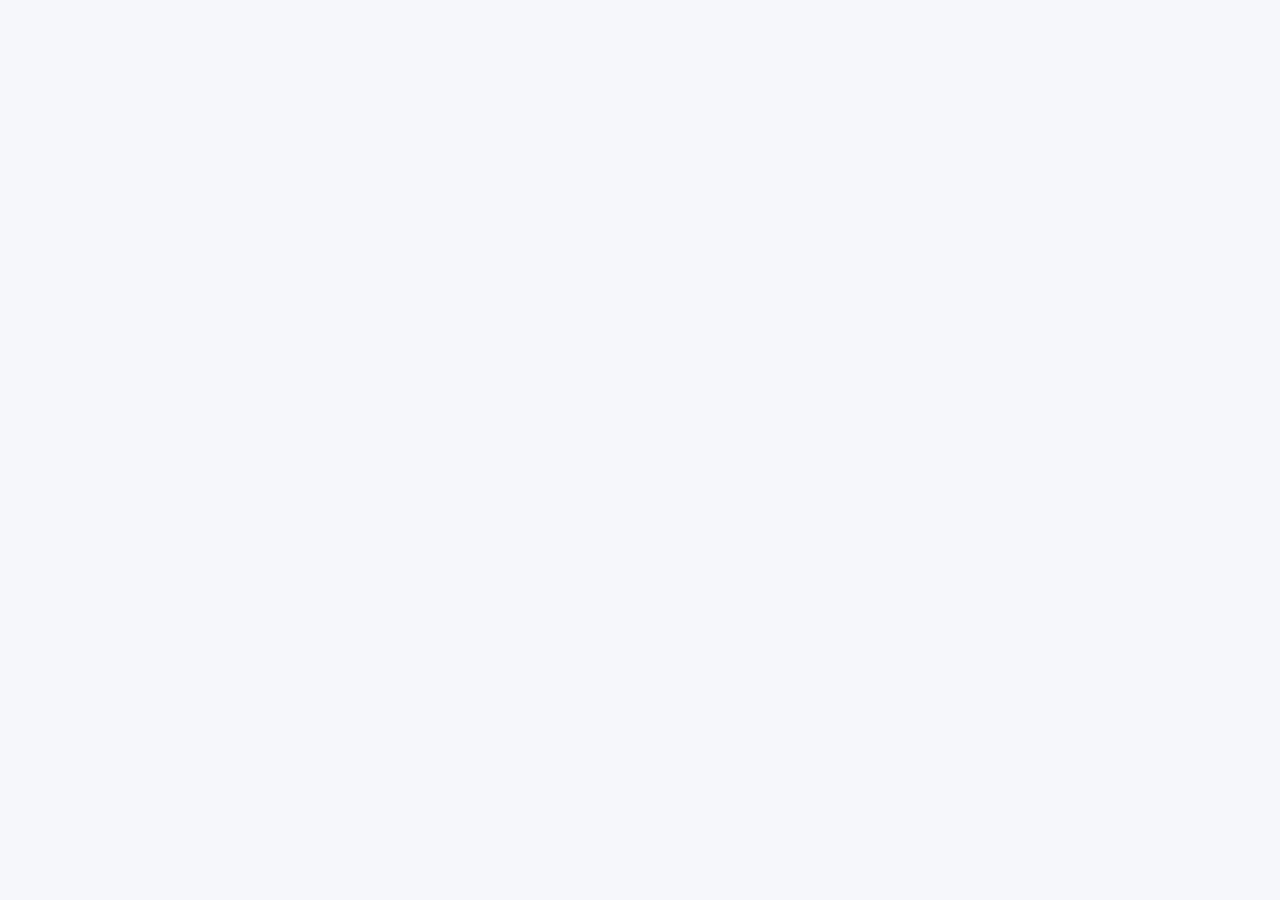
==== index.html @ 6b39ee1a "Taxonomía en fichero, generador del índice y «Más filtros» - taxonomia/taxonomia.yaml: las seis face" ====
<!DOCTYPE html>
<html lang="es">
<head>
  <meta charset="UTF-8">
  <meta name="viewport" content="width=device-width, initial-scale=1.0">
  <meta name="description" content="Catálogo de Casos de Uso y Éxito de la Unidad - Logicalis Spain. Soluciones en Cloud, Data, AI y Ciberseguridad.">
  <meta name="theme-color" content="#143CCD">
  <meta name="build-id" content="7e22b291d_1790067239">
  <meta
    http-equiv="Content-Security-Policy"
    content="default-src 'self'; script-src 'self' 'unsafe-eval' https://cdn.jsdelivr.net; style-src 'self' 'unsafe-inline' https://fonts.googleapis.com; font-src https://fonts.gstatic.com; connect-src 'self' https://huggingface.co https://*.hf.co https://cdn.jsdelivr.net; img-src 'self' data:;">
  <title>Catálogo de Casos de Éxito | Logicalis</title>

  <!-- Google Fonts: Roboto Slab (display) + Montserrat (UI/body) — Logicalis corporate type pairing -->
  <link rel="preconnect" href="https://fonts.googleapis.com">
  <link rel="preconnect" href="https://fonts.gstatic.com" crossorigin>
  <link href="https://fonts.googleapis.com/css2?family=Roboto+Slab:wght@400;500;600;700&family=Montserrat:wght@300;400;500;600;700;800&display=swap" rel="stylesheet">

  <!-- Logicalis Design System Stylesheet -->
  <link rel="stylesheet" href="styles.css?v=7e22b291d_1790067239">

  <!-- Third-party CDN Dependencies with Subresource Integrity (SRI) -->
  <script
    src="https://cdn.jsdelivr.net/npm/minisearch@7.1.1/dist/umd/index.min.js"
    integrity="sha384-NaG2onw11DFACpXdRQsBdEloX/dyoVXm8MLdKo0dHSA3SGZU8R7B5IJHI4D0ofwR"
    crossorigin="anonymous">
  </script>
  <script
    src="https://cdn.jsdelivr.net/npm/marked@12.0.2/marked.min.js"
    integrity="sha384-/TQbtLCAerC3jgaim+N78RZSDYV7ryeoBCVqTuzRrFec2akfBkHS7ACQ3PQhvMVi"
    crossorigin="anonymous">
  </script>
  <script
    src="https://cdn.jsdelivr.net/npm/dompurify@3.1.6/dist/purify.min.js"
    integrity="sha384-+VfUPEb0PdtChMwmBcBmykRMDd+v6D/oFmB3rZM/puCMDYcIvF968OimRh4KQY9a"
    crossorigin="anonymous">
  </script>

  <!-- Transformers.js v2 via ESM with SRI (ADR-0004, Issue #35, Issue #42) -->
  <link
    rel="modulepreload"
    href="https://cdn.jsdelivr.net/npm/@xenova/transformers@2.17.2/dist/transformers.min.js"
    integrity="sha384-Vcjc/igTnNpWsiZipZ+UkMn/2IRLqYYjMGBKd4hAHA+NXZE47u8DF0PpTmE4aW7U"
    crossorigin="anonymous">
  <script
    type="module"
    src="transformers-bridge.js?v=01f8084a0_1790080000"
    crossorigin="anonymous">
  </script>

  <!-- Application Logic -->
  <script src="app.js?v=7e22b291d_1790067239"></script>

  <!-- Alpine.js 3.x with defer -->
  <script
    defer
    src="https://cdn.jsdelivr.net/npm/alpinejs@3.14.8/dist/cdn.min.js"
    integrity="sha384-X9kJyAubVxnP0hcA+AMMs21U445qsnqhnUF8EBlEpP3a42Kh/JwWjlv2ZcvGfphb"
    crossorigin="anonymous">
  </script>
</head>
<body x-data="catalogApp()" x-cloak>

  <!-- WCAG 2.1 AA Accessibility: Skip to main content -->
  <a href="#main-content" class="skip-link">Saltar al contenido principal</a>

  <!-- Fixed decorative background (liquid-glass dot clusters) -->
  <div class="bgfx" aria-hidden="true">
    <span class="dfz z1"></span><span class="dfz z1b"></span>
    <span class="dfz z2"></span><span class="dfz z2b"></span>
    <span class="dfz z3"></span><span class="dfz z3b"></span>
  </div>

  <!-- Header & Brand Bar -->
  <header>
    <div class="brandbar">
      <div class="titleblock">
        <img class="brand-logo-img" src="assets/logicalis-logo-white.webp" alt="Logicalis - Architects of Change" width="140" height="26">
        <span class="tsep" aria-hidden="true"></span>
        <p x-text="t.heroEyebrow">Data &amp; AI · Logicalis Spain</p>
      </div>

      <!-- Bilingual Language Selector (AC-008, Issue #31) -->
      <nav class="langpill" aria-label="Selector de idioma">
        <button
          type="button"
          class="lang-btn"
          :class="{ 'active': currentLang === 'es' }"
          @click="switchLanguage('es')"
          :aria-pressed="currentLang === 'es'">
          ES
        </button>
        <button
          type="button"
          class="lang-btn"
          :class="{ 'active': currentLang === 'en' }"
          @click="switchLanguage('en')"
          :aria-pressed="currentLang === 'en'">
          EN
        </button>
      </nav>
    </div>
  </header>

  <!-- Main Content -->
  <main id="main-content" class="results-area">
    <div class="page-inner">

      <div class="vhead">
        <h2 class="vtitle" x-text="t.catalogTitle">Catálogo de Casos de Uso y Éxito</h2>
        <p class="vsub" x-text="t.catalogSubtitle">Explora soluciones empresariales validadas en Cloud, Data, AI y Ciberseguridad.</p>
      </div>

      <!-- Explorer: Facets Sidebar + (Search + Results), side by side from the same top edge -->
      <div class="explorer">

        <!-- Facets Sidebar: Declarative & Data-Driven (AC-007, Issue #30) -->
        <aside
          class="facets"
          :class="{ 'is-open-mobile': mobileDrawerOpen }"
          role="region"
          aria-label="Filtros de catálogo">

          <div class="facets-header">
            <h2 class="facets-title">
              <svg width="16" height="16" viewBox="0 0 24 24" fill="none" stroke="currentColor" stroke-width="2" aria-hidden="true">
                <polygon points="22 3 2 3 10 12.46 10 19 14 21 14 12.46 22 3"></polygon>
              </svg>
              <span x-text="t.filtersTitle">Filtros</span>
            </h2>

            <div style="display: flex; align-items: center; gap: 0.5rem;">
              <button
                type="button"
                class="btn-clear-filters"
                x-show="totalActiveFiltersCount > 0 || searchQuery.length > 0"
                @click="clearAllFilters()"
                x-text="t.clearAllFilters">
                Limpiar todo
              </button>

              <button
                type="button"
                class="mobile-close-btn"
                @click="mobileDrawerOpen = false"
                aria-label="Cerrar filtros">
                &times;
              </button>
            </div>
          </div>

          <!-- Dynamic Facet Groups: 100% Data-Driven from catalogData.facets (AC-007).
               Two groups from taxonomia/taxonomia.yaml: «principal» always visible, «mas» folded
               under "Más filtros". Facets with no option in use are not rendered. -->
          <template x-for="facet in visibleFacets('principal')" :key="facet.key">
            <details class="fgroup">
              <summary class="facet-heading">
                <span x-text="facet.label"></span>
                <span
                  class="facet-active-count"
                  x-show="(activeFilters[facet.key] || []).length > 0"
                  x-text="(activeFilters[facet.key] || []).length"></span>
                <svg class="chev" width="14" height="14" viewBox="0 0 24 24" fill="none" stroke="currentColor" stroke-width="2" aria-hidden="true">
                  <polyline points="6 9 12 15 18 9"></polyline>
                </svg>
              </summary>
              <input
                type="search"
                class="facet-search-input"
                x-show="facetSearchable(facet)"
                x-model="facetSearch[facet.key]"
                :placeholder="t.facetSearch"
                :aria-label="t.facetSearch + ' ' + facet.label">
              <ul class="facet-options-list">
                <template x-for="option in visibleFacetOptions(facet)" :key="option.id">
                  <li>
                    <label class="facet-option-label">
                      <input
                        :type="facet.type === 'single_select' ? 'radio' : 'checkbox'"
                        :name="facet.type === 'single_select' ? 'facet-' + facet.key : null"
                        class="facet-checkbox"
                        :checked="isFilterActive(facet.key, option.id)"
                        @change="toggleFilter(facet, option.id)">
                      <span class="facet-option-text" x-text="option.label"></span>
                      <span class="facet-option-count" x-text="facetCount(facet, option)"></span>
                    </label>
                  </li>
                </template>
              </ul>
              <button
                type="button"
                class="facet-toggle-more"
                x-show="facetHasMore(facet)"
                @click="toggleFacetExpanded(facet.key)"
                x-text="expandedFacets[facet.key] ? t.showLess : t.showMore + ' (' + facetHiddenCount(facet) + ')'">
              </button>
            </details>
          </template>
          <details class="fgroup fgroup-more" x-show="visibleFacets('mas').length > 0" :open="moreFiltersOpen">
            <summary class="facet-heading">
              <span x-text="t.moreFilters">Más filtros</span>
              <span class="facet-active-count" x-show="activeCountIn('mas') > 0" x-text="activeCountIn('mas')"></span>
              <svg class="chev" width="14" height="14" viewBox="0 0 24 24" fill="none" stroke="currentColor" stroke-width="2" aria-hidden="true">
                <polyline points="6 9 12 15 18 9"></polyline>
              </svg>
            </summary>
            <template x-for="facet in visibleFacets('mas')" :key="facet.key">
            <details class="fgroup">
              <summary class="facet-heading">
                <span x-text="facet.label"></span>
                <span
                  class="facet-active-count"
                  x-show="(activeFilters[facet.key] || []).length > 0"
                  x-text="(activeFilters[facet.key] || []).length"></span>
                <svg class="chev" width="14" height="14" viewBox="0 0 24 24" fill="none" stroke="currentColor" stroke-width="2" aria-hidden="true">
                  <polyline points="6 9 12 15 18 9"></polyline>
                </svg>
              </summary>
              <input
                type="search"
                class="facet-search-input"
                x-show="facetSearchable(facet)"
                x-model="facetSearch[facet.key]"
                :placeholder="t.facetSearch"
                :aria-label="t.facetSearch + ' ' + facet.label">
              <ul class="facet-options-list">
                <template x-for="option in visibleFacetOptions(facet)" :key="option.id">
                  <li>
                    <label class="facet-option-label">
                      <input
                        :type="facet.type === 'single_select' ? 'radio' : 'checkbox'"
                        :name="facet.type === 'single_select' ? 'facet-' + facet.key : null"
                        class="facet-checkbox"
                        :checked="isFilterActive(facet.key, option.id)"
                        @change="toggleFilter(facet, option.id)">
                      <span class="facet-option-text" x-text="option.label"></span>
                      <span class="facet-option-count" x-text="facetCount(facet, option)"></span>
                    </label>
                  </li>
                </template>
              </ul>
              <button
                type="button"
                class="facet-toggle-more"
                x-show="facetHasMore(facet)"
                @click="toggleFacetExpanded(facet.key)"
                x-text="expandedFacets[facet.key] ? t.showLess : t.showMore + ' (' + facetHiddenCount(facet) + ')'">
              </button>
            </details>
            </template>
          </details>
        </aside>

        <!-- Results: search + controls sit right above the cards, in the same column -->
        <div>
          <!-- MiniSearch Full-Text Search Input (Issue #29) + Search Mode Controls & Semantic Model Status (Epic 7, Issues #35, #37, #38) -->
          <div class="searchbar">
            <label class="searchwrap">
              <svg class="lupa" viewBox="0 0 24 24" fill="none" stroke="currentColor" stroke-width="2" aria-hidden="true">
                <circle cx="11" cy="11" r="8"></circle>
                <line x1="21" y1="21" x2="16.65" y2="16.65"></line>
              </svg>
              <input
                type="search"
                class="search"
                :placeholder="t.searchPlaceholder"
                x-model="searchQuery"
                aria-label="Buscar casos de éxito">
            </label>
            <button
              type="button"
              class="search-clear-btn"
              x-show="searchQuery.length > 0"
              @click="searchQuery = ''"
              :title="t.clearSearch"
              aria-label="Limpiar búsqueda">
              <svg width="16" height="16" viewBox="0 0 24 24" fill="none" stroke="currentColor" stroke-width="2">
                <line x1="18" y1="6" x2="6" y2="18"></line>
                <line x1="6" y1="6" x2="18" y2="18"></line>
              </svg>
            </button>

            <div class="search-mode-switcher" role="group" aria-label="Modo de búsqueda">
              <button
                type="button"
                class="search-mode-btn"
                :class="{ 'active': searchMode === 'hybrid' }"
                @click="setSearchMode('hybrid')"
                :aria-pressed="searchMode === 'hybrid'">
                <span x-text="t.searchModeHybrid">Híbrido (Recomendado)</span>
              </button>
              <button
                type="button"
                class="search-mode-btn"
                :class="{ 'active': searchMode === 'semantic' }"
                @click="setSearchMode('semantic')"
                :disabled="modelStatus !== 'ready'"
                :title="modelStatus !== 'ready' ? t.modelNotReadyTooltip : t.searchModeSemantic"
                :aria-pressed="searchMode === 'semantic'">
                <span x-text="t.searchModeSemantic">Semántica</span>
              </button>
              <button
                type="button"
                class="search-mode-btn"
                :class="{ 'active': searchMode === 'lexical' }"
                @click="setSearchMode('lexical')"
                :aria-pressed="searchMode === 'lexical'">
                <span x-text="t.searchModeLexical">Texto exacto</span>
              </button>
            </div>

            <!-- Semantic Model Status Indicator / Fallback Notice (Issue #35, #38) -->
            <div
              class="model-status-pill"
              :class="'status-' + modelStatus"
              role="status"
              aria-live="polite">
              <template x-if="modelStatus === 'loading'">
                <span style="display: inline-flex; align-items: center; gap: 0.35rem;">
                  <span class="mini-spinner"></span>
                  <span x-text="t.modelStatusLoading + (modelLoadProgress > 0 ? ' ' + modelLoadProgress + '%' : '')">Cargando modelo semántico local...</span>
                </span>
              </template>
              <template x-if="modelStatus === 'ready'">
                <span style="display: inline-flex; align-items: center; gap: 0.35rem;">
                  <span class="status-dot dot-ready"></span>
                  <span x-text="t.modelStatusReady">Búsqueda semántica activa (WASM local)</span>
                </span>
              </template>
              <template x-if="modelStatus === 'error'">
                <span style="display: inline-flex; align-items: center; gap: 0.35rem;">
                  <span class="status-dot dot-error"></span>
                  <span x-text="fallbackNotice || t.modelStatusError">Búsqueda semántica no disponible en este navegador; usando búsqueda léxica</span>
                </span>
              </template>
            </div>

            <!-- Semantic relevance threshold: user-adjustable, since a fixed cosine
                 cutoff doesn't fit every embedding model/dataset (see app.js semanticThreshold) -->
            <div
              class="threshold-control"
              x-show="modelStatus === 'ready' && searchMode !== 'lexical'"
              :title="t.semanticThresholdTooltip">
              <label :for="'semantic-threshold'" x-text="t.semanticThresholdLabel">Relevancia mínima</label>
              <input
                id="semantic-threshold"
                type="range"
                min="0.3"
                max="0.95"
                step="0.01"
                x-model.number="semanticThreshold">
              <span class="threshold-value" x-text="semanticThreshold.toFixed(2)">0.75</span>
            </div>
          </div>

          <!-- Active Filter Chips Bar -->
          <div class="chips" x-show="activeFilterChips.length > 0">
            <template x-for="chip in activeFilterChips" :key="chip.facetKey + '-' + chip.optionId">
              <span class="fchip">
                <span x-text="chip.optionLabel"></span>
                <button
                  type="button"
                  class="x"
                  @click="toggleFilter(chip.facetKey, chip.optionId)"
                  :aria-label="'Quitar filtro ' + chip.optionLabel">
                  &times;
                </button>
              </span>
            </template>
          </div>

          <button
            type="button"
            class="btn-mobile-filters"
            @click="mobileDrawerOpen = true">
            <svg width="16" height="16" viewBox="0 0 24 24" fill="none" stroke="currentColor" stroke-width="2">
              <polygon points="22 3 2 3 10 12.46 10 19 14 21 14 12.46 22 3"></polygon>
            </svg>
            <span x-text="t.filtersTitle">Filtros</span>
            <span x-show="totalActiveFiltersCount > 0" x-text="'(' + totalActiveFiltersCount + ')'"></span>
          </button>

          <div class="resline" aria-live="polite">
            <span x-text="t.showingResults">Mostrando</span>
            <strong x-text="filteredCases.length">0</strong>
            <span x-text="t.ofCases">de</span>
            <strong x-text="catalogData.cases ? catalogData.cases.length : 0">0</strong>
            <span x-text="t.casesCount">casos</span>
          </div>

          <!-- Loading Skeleton State (aria-live="polite", Issue #28) -->
          <div class="cards" x-show="loading" aria-live="polite" :aria-label="t.loadingCatalog">
            <template x-for="i in [1, 2, 3, 4]" :key="i">
              <div class="skeleton-card">
                <div class="skeleton-shimmer skeleton-badge"></div>
                <div class="skeleton-shimmer skeleton-title"></div>
                <div class="skeleton-shimmer skeleton-client"></div>
                <div class="skeleton-shimmer skeleton-p1"></div>
                <div class="skeleton-shimmer skeleton-p2"></div>
                <div class="skeleton-shimmer skeleton-tags"></div>
              </div>
            </template>
          </div>

          <!-- Error State -->
          <div class="block empty-state" x-show="error && !loading">
            <svg class="empty-state-icon" viewBox="0 0 24 24" fill="none" stroke="currentColor" stroke-width="2">
              <circle cx="12" cy="12" r="10"></circle>
              <line x1="12" y1="8" x2="12" y2="12"></line>
              <line x1="12" y1="16" x2="12.01" y2="16"></line>
            </svg>
            <h3 class="empty-state-title" x-text="t.errorLoading">Error al cargar</h3>
            <p class="empty-state-desc" x-text="error"></p>
            <button type="button" class="card-btn-view" style="margin: 0 auto;" @click="loadCatalog(currentLang)">Reintentar</button>
          </div>

          <!-- Empty State (No cases found) -->
          <div class="block empty-state" x-show="!loading && !error && filteredCases.length === 0">
            <svg class="empty-state-icon" viewBox="0 0 24 24" fill="none" stroke="currentColor" stroke-width="1.5">
              <circle cx="11" cy="11" r="8"></circle>
              <line x1="21" y1="21" x2="16.65" y2="16.65"></line>
              <line x1="8" y1="11" x2="14" y2="11"></line>
            </svg>
            <h3 class="empty-state-title" x-text="t.noResultsTitle">No se encontraron casos</h3>
            <p class="empty-state-desc" x-text="t.noResultsDesc">Prueba a cambiar los términos de búsqueda o a relajar los filtros aplicados.</p>
            <button
              type="button"
              class="card-btn-view"
              style="margin: 0 auto;"
              @click="clearAllFilters()"
              x-text="t.btnResetFilters">
              Restablecer filtros
            </button>
          </div>

          <!-- Case Cards Grid (Issues #28, #29, #30) -->
          <div class="cards" x-show="!loading && !error && filteredCases.length > 0">
            <template x-for="item in filteredCases" :key="item.id">
              <article class="ccard" @click="openCase(item)">
                <div class="ctop">
                  <span class="tag sector" x-text="item.sector_label || item.sector"></span>
                  <span class="cyear" x-text="item.anio"></span>
                  <span class="cbanda" x-text="item.importe_label"></span>
                  <span
                    class="badge-relevance"
                    x-show="searchQuery && item._relevanceScore !== undefined"
                    x-text="Math.round(item._relevanceScore * 100) + '% match'">
                  </span>
                </div>

                <h3 x-text="item.title"></h3>

                <div class="card-client-row">
                  <svg class="card-client-icon" viewBox="0 0 24 24" fill="none" stroke="currentColor" stroke-width="2" aria-hidden="true">
                    <rect x="2" y="7" width="20" height="14" rx="2" ry="2"></rect>
                    <path d="M16 21V5a2 2 0 0 0-2-2h-4a2 2 0 0 0-2 2v16"></path>
                  </svg>
                  <span x-text="item.cliente_display"></span>
                </div>

                <p class="cres" x-text="item.briefing"></p>

                <div
                  class="ctec"
                  x-data="{ allTags: [...(item.tecnologia || []), ...(item.tags || []).filter(t => !(item.tecnologia || []).includes(t))] }">
                  <template x-for="tag in allTags.slice(0, 10)" :key="tag">
                    <span :title="tag" x-text="tag"></span>
                  </template>
                  <span
                    class="masn"
                    x-show="allTags.length > 10"
                    x-text="'+' + (allTags.length - 10)"></span>
                </div>

                <div class="cfoot">
                  <span class="cli" x-text="item.cliente_display"></span>
                  <span x-show="item.sector_label || item.sector">·</span>
                  <span x-text="item.sector_label || item.sector"></span>
                  <span style="margin-left: auto;" x-text="item.partner && item.partner.length ? ('Partner: ' + item.partner.join(', ')) : ''"></span>
                  <button
                    type="button"
                    class="card-btn-view"
                    @click.stop="openCase(item)">
                    <span x-text="t.viewCaseBtn">Ver detalles</span>
                    <svg width="14" height="14" viewBox="0 0 24 24" fill="none" stroke="currentColor" stroke-width="2">
                      <polyline points="9 18 15 12 9 6"></polyline>
                    </svg>
                  </button>
                </div>

              </article>
            </template>
          </div>
        </div>
      </div>
    </div>
  </main>

  <footer>
    <div class="finn">
      <span>Logicalis Spain &middot; <b>Data &amp; AI</b> &middot; Catálogo de Casos de Uso y Éxito</span>
      <img src="assets/logicalis-logo-white.webp" alt="" aria-hidden="true" style="filter: invert(1) brightness(0.4);">
    </div>
  </footer>

  <!-- Modal / Ficha de Detalle (Epic 6, Issues #32, #33) -->
  <div
    id="case-modal"
    class="modal-backdrop"
    x-show="modalOpen"
    x-transition:enter="transition-enter"
    x-transition:enter-start="opacity-0"
    x-transition:enter-end="opacity-100"
    x-transition:leave="transition-leave"
    x-transition:leave-start="opacity-100"
    x-transition:leave-end="opacity-0"
    role="dialog"
    aria-modal="true"
    aria-labelledby="modal-case-title"
    @click.self="closeModal()"
    @keydown.tab="handleModalFocusTrap($event)"
    style="display: none;">

    <div
      class="fichawrap"
      x-show="modalOpen"
      x-transition:enter="transition-enter"
      x-transition:enter-start="transform-scale-down"
      x-transition:enter-end="transform-scale-normal"
      x-transition:leave="transition-leave"
      x-transition:leave-start="transform-scale-normal"
      x-transition:leave-end="transform-scale-down">

      <div class="fcab">
        <span class="tag sector" x-show="selectedCase" x-text="selectedCase ? (selectedCase.sector_label || selectedCase.sector) : ''"></span>
        <span class="fanio" x-show="selectedCase" x-text="selectedCase ? selectedCase.anio : ''"></span>
        <span class="fbanda" x-show="selectedCase" x-text="selectedCase ? selectedCase.importe_label : ''"></span>
        <button
          type="button"
          class="fx"
          id="modal-close-button"
          @click="closeModal()"
          :aria-label="t.close"
          :title="t.close">
          &times;
        </button>
      </div>

      <div class="fhead">
        <div class="feye" x-show="selectedCase" x-text="selectedCase ? (selectedCase.tipo_proyecto || '') : ''"></div>
        <h1 id="modal-case-title" x-text="selectedCase ? selectedCase.title : ''"></h1>
        <div
          class="modal-tags-row"
          x-data="{ get allTags() { return selectedCase ? [...(selectedCase.tecnologia || []), ...(selectedCase.tags || []).filter(t => !(selectedCase.tecnologia || []).includes(t))] : []; } }"
          x-show="allTags.length > 0">
          <template x-for="tag in allTags" :key="tag">
            <span class="tag" :title="tag" x-text="tag"></span>
          </template>
        </div>
      </div>

      <!-- Loading state inside modal with aria-live="polite" (Issue #33) -->
      <div class="modal-loading" x-show="modalLoading" aria-live="polite">
        <div class="modal-spinner"></div>
        <p x-text="t.loadingCaseDetails">Cargando ficha del caso...</p>
      </div>

      <div class="fcuerpo" x-show="!modalLoading">
        <div class="fmain">

          <!-- Bloque 1 · Contexto (dato real: fichas/*.md, sección "Contexto y Desafío") -->
          <section class="block">
            <div class="bh"><span class="bn"></span><h3 x-text="t.fichaBlock1"></h3></div>
            <div class="markdown-body" x-html="modalSections[0] ? modalSections[0].bodyHtml : ''"></div>
          </section>

          <!-- Bloque 2 · Cómo se lo cuentas al cliente (nuevo modelo v2: titulo_comercial / pain.*) -->
          <section class="block dolor">
            <div class="bh"><span class="bn"></span><h3 x-text="t.fichaBlock2"></h3></div>

            <template x-if="selectedCase?.titulo_comercial">
              <p class="ftit" x-text="selectedCase.titulo_comercial"></p>
            </template>
            <template x-if="!selectedCase?.titulo_comercial">
              <div class="falta"><b x-text="t.noDataTitle"></b><span x-text="t.missingCommercialTitle"></span></div>
            </template>

            <div class="subh" x-text="t.fichaPainLabel"></div>
            <template x-if="selectedCase?.pain?.frase">
              <blockquote class="painquote" x-text="'“' + selectedCase.pain.frase + '”'"></blockquote>
            </template>
            <template x-if="!selectedCase?.pain?.frase">
              <div class="falta"><b x-text="t.noDataTitle"></b><span x-text="t.missingPainQuote"></span></div>
            </template>

            <template x-if="selectedCase?.pain?.disparadores?.length">
              <div>
                <div class="subh" x-text="t.fichaTriggersLabel"></div>
                <div class="chiprow">
                  <template x-for="d in selectedCase.pain.disparadores" :key="d">
                    <span class="chipd" x-text="d"></span>
                  </template>
                </div>
              </div>
            </template>

            <template x-if="selectedCase?.pain?.coste_inaccion">
              <div>
                <div class="subh" x-text="t.fichaCostLabel"></div>
                <p class="ptext" x-text="selectedCase.pain.coste_inaccion"></p>
              </div>
            </template>
          </section>

          <!-- Bloque 3 · Solución (dato real: fichas/*.md, sección "Solución Técnica" + estrategia.porque nuevo) -->
          <section class="block">
            <div class="bh"><span class="bn"></span><h3 x-text="t.fichaBlock3"></h3></div>
            <div class="markdown-body" x-html="modalSections[1] ? modalSections[1].bodyHtml : ''"></div>

            <div class="subh" x-text="t.fichaWhyTechLabel"></div>
            <template x-if="selectedCase?.estrategia?.porque">
              <p class="ptext" x-text="selectedCase.estrategia.porque"></p>
            </template>
            <template x-if="!selectedCase?.estrategia?.porque">
              <div class="falta"><b x-text="t.noDataTitle"></b><span x-text="t.missingWhyTech"></span></div>
            </template>
          </section>

          <!-- Bloque 4 · Resultados (dato real: fichas/*.md, sección "Impacto y Resultados" + metricas nuevo) -->
          <section class="block">
            <div class="bh"><span class="bn"></span><h3 x-text="t.fichaBlock4"></h3></div>

            <template x-if="selectedCase?.resultado?.metricas?.length">
              <div class="metrics">
                <template x-for="m in selectedCase.resultado.metricas" :key="m.etiqueta">
                  <div class="metric">
                    <div class="mnum" x-text="m.valor"></div>
                    <div class="mlbl" x-text="m.etiqueta"></div>
                  </div>
                </template>
              </div>
            </template>

            <div class="markdown-body" x-html="modalSections[2] ? modalSections[2].bodyHtml : ''"></div>
          </section>

          <!-- Bloque 5 · Kit de conversación comercial (nuevo modelo v2: kit.*) -->
          <section class="block kit">
            <div class="bh"><span class="bn"></span><h3 x-text="t.fichaBlock5"></h3></div>

            <div class="subh" x-text="t.fichaQuestionsLabel"></div>
            <template x-if="selectedCase?.kit?.preguntas?.length">
              <ol class="preguntas">
                <template x-for="(p, i) in selectedCase.kit.preguntas" :key="i">
                  <li x-text="p"></li>
                </template>
              </ol>
            </template>
            <template x-if="!selectedCase?.kit?.preguntas?.length">
              <div class="falta"><b x-text="t.noDataTitle"></b><span x-text="t.missingKit"></span></div>
            </template>

            <div class="kitgrid">
              <div>
                <div class="subh" style="margin-top:0" x-text="t.fichaSignalsLabel"></div>
                <template x-if="selectedCase?.kit?.senales?.length">
                  <div class="chiprow">
                    <template x-for="s in selectedCase.kit.senales" :key="s">
                      <span class="chipn" x-text="s"></span>
                    </template>
                  </div>
                </template>
                <template x-if="!selectedCase?.kit?.senales?.length">
                  <div class="falta small"><b x-text="t.noDataTitle"></b></div>
                </template>

                <div class="subh" x-text="t.fichaBuyerLabel"></div>
                <template x-if="selectedCase?.kit?.comprador?.principal">
                  <p class="ptext ink" x-text="selectedCase.kit.comprador.principal"></p>
                </template>
                <template x-if="!selectedCase?.kit?.comprador?.principal">
                  <div class="falta small"><b x-text="t.noDataTitle"></b></div>
                </template>
              </div>
              <div>
                <div class="subh" style="margin-top:0" x-text="t.fichaObjectionsLabel"></div>
                <template x-if="selectedCase?.kit?.objeciones?.length">
                  <template x-for="(o, i) in selectedCase.kit.objeciones" :key="i">
                    <div class="objec">
                      <div class="oq" x-text="'“' + o.objecion + '”'"></div>
                      <div class="oa" x-text="o.respuesta"></div>
                    </div>
                  </template>
                </template>
                <template x-if="!selectedCase?.kit?.objeciones?.length">
                  <div class="falta small"><b x-text="t.noDataTitle"></b></div>
                </template>
              </div>
            </div>

            <template x-if="selectedCase?.kit?.primer_paso?.nombre">
              <div class="primerpaso">
                <div class="pp1" x-text="t.fichaFirstStepLabel"></div>
                <h4 x-text="selectedCase.kit.primer_paso.nombre"></h4>
                <p x-text="selectedCase.kit.primer_paso.descripcion"></p>
                <template x-if="selectedCase.kit.primer_paso.banda">
                  <div class="banda" x-text="selectedCase.kit.primer_paso.banda"></div>
                </template>
              </div>
            </template>
            <template x-if="!selectedCase?.kit?.primer_paso?.nombre">
              <div class="falta"><b x-text="t.noDataTitle"></b><span x-text="t.missingFirstStep"></span></div>
            </template>
          </section>

        </div>

        <aside class="flado" x-show="selectedCase">
          <div class="ld resp">
            <div class="mk" x-text="t.ownerLabel"></div>
            <template x-if="selectedCase?.owner">
              <div class="respcard">
                <span class="avatar" x-text="selectedCase.owner.split(' ').filter(Boolean).map(w => w[0]).slice(0, 2).join('').toUpperCase()"></span>
                <div class="rt">
                  <div class="mv" x-text="selectedCase.owner"></div>
                  <small x-text="t.ownerHint"></small>
                </div>
              </div>
            </template>
            <template x-if="!selectedCase?.owner">
              <div>
                <div class="mv na" x-text="t.noDataTitle"></div>
                <small class="respnota" x-text="t.ownerMissingHint"></small>
              </div>
            </template>
            <a
              class="teamsbtn"
              x-show="selectedCase?.owner_email"
              :href="'https://teams.microsoft.com/l/chat/0/0?users=' + encodeURIComponent(selectedCase?.owner_email || '')"
              target="_blank" rel="noopener noreferrer">
              <svg viewBox="0 0 24 24" aria-hidden="true"><path d="M4 5.5A2.5 2.5 0 0 1 6.5 3h11A2.5 2.5 0 0 1 20 5.5v8a2.5 2.5 0 0 1-2.5 2.5H11l-4.5 4v-4h-0A2.5 2.5 0 0 1 4 13.5z"></path></svg>
              <span x-text="t.contactTeams"></span>
            </a>
          </div>

          <div class="ld">
            <div class="mk" x-text="t.clientLabel"></div>
            <div class="mv" x-text="selectedCase ? selectedCase.cliente_display : ''"></div>
          </div>
          <div class="ld">
            <div class="mk" x-text="t.sectorLabel"></div>
            <div class="mv" x-text="selectedCase ? (selectedCase.sector_label || selectedCase.sector) : ''"></div>
          </div>
          <div
            class="ld"
            x-data="{ get techs() { return selectedCase && selectedCase.tecnologia ? selectedCase.tecnologia : []; } }"
            x-show="techs.length > 0">
            <div class="mk" x-text="t.technologyLabel"></div>
            <div class="techrow">
              <template x-for="tech in techs" :key="tech">
                <span class="tech" :title="tech" x-text="tech"></span>
              </template>
            </div>
          </div>
          <div
            class="ld"
            x-data="{ get plainTags() { return selectedCase ? (selectedCase.tags || []).filter(t => !(selectedCase.tecnologia || []).includes(t)) : []; } }"
            x-show="plainTags.length > 0">
            <div class="mk" x-text="t.tagsLabel"></div>
            <div class="techrow">
              <template x-for="tag in plainTags" :key="tag">
                <span class="tech" :title="tag" x-text="tag"></span>
              </template>
            </div>
          </div>
          <div class="ld" x-show="selectedCase && selectedCase.partner && selectedCase.partner.length">
            <div class="mk" x-text="t.partnerLabel"></div>
            <div class="mv" x-text="selectedCase ? (selectedCase.partner || []).join(', ') : ''"></div>
          </div>
          <div class="ld">
            <div class="mk" x-text="t.projectTypeLabel"></div>
            <div class="mv" x-text="selectedCase ? selectedCase.tipo_proyecto : ''"></div>
          </div>
          <div class="ld">
            <div class="mk" x-text="t.yearLabel"></div>
            <div class="mv" x-text="selectedCase ? selectedCase.anio : ''"></div>
          </div>
          <div class="ld">
            <div class="mk" x-text="t.amountLabel"></div>
            <div class="mv" x-text="selectedCase ? selectedCase.importe_label : ''"></div>
          </div>

          <div class="n2">
            <div class="ld">
              <div class="mk" x-text="t.engagementTypeLabel"></div>
              <div class="mv" x-show="selectedCase?.engagement?.tipologia" x-text="selectedCase?.engagement?.tipologia"></div>
              <div class="mv na" x-show="!selectedCase?.engagement?.tipologia" x-text="t.noData"></div>
            </div>
            <div class="ld">
              <div class="mk" x-text="t.durationLabel"></div>
              <div class="mv" x-show="selectedCase?.engagement?.duracion" x-text="selectedCase?.engagement?.duracion"></div>
              <div class="mv na" x-show="!selectedCase?.engagement?.duracion" x-text="t.noData"></div>
            </div>
            <div class="ld">
              <div class="mk" x-text="t.teamLabel"></div>
              <div class="mv" x-show="selectedCase?.engagement?.equipo" x-text="selectedCase?.engagement?.equipo"></div>
              <div class="mv na" x-show="!selectedCase?.engagement?.equipo" x-text="t.noData"></div>
            </div>
            <div class="ld">
              <div class="mk" x-text="t.techStrategyLabel"></div>
              <div class="mv" x-show="selectedCase?.estrategia?.posicion" x-text="selectedCase?.estrategia?.posicion"></div>
              <div class="mv na" x-show="!selectedCase?.estrategia?.posicion" x-text="t.noData"></div>
            </div>
            <div class="ld">
              <div class="mk" x-text="t.maturityLabel"></div>
              <div class="mv" x-show="selectedCase?.madurez" x-text="selectedCase?.madurez"></div>
              <div class="mv na" x-show="!selectedCase?.madurez" x-text="t.noData"></div>
            </div>
            <div class="ld">
              <div class="mk" x-text="t.practiceLabel"></div>
              <div class="mv" x-show="selectedCase?.practica" x-text="selectedCase?.practica"></div>
              <div class="mv na" x-show="!selectedCase?.practica" x-text="t.noData"></div>
            </div>
            <div class="ld">
              <div class="mk" x-text="t.referenceableLabel"></div>
              <div class="mv" x-show="selectedCase?.cliente_referenciable === true" x-text="t.referenceableYes"></div>
              <div class="mv" x-show="selectedCase?.cliente_referenciable === false" x-text="t.referenceableNo"></div>
              <div class="mv na" x-show="selectedCase?.cliente_referenciable === undefined || selectedCase?.cliente_referenciable === null" x-text="t.noData"></div>
            </div>
          </div>

          <div class="fuente">
            <span x-text="t.sourceLabel + ':'"></span>
            <b x-text="selectedCase?.procedencia?.fichero || t.sourceUndeclared"></b>
          </div>
        </aside>
      </div>

      <div class="fpie">
        <button
          type="button"
          class="modal-btn-secondary"
          @click="closeModal()"
          x-text="t.close">
          Cerrar
        </button>
      </div>
    </div>
  </div>

</body>
</html>
---- styles.css ----
/* Logicalis Use Case Catalog - Stylesheet
 * Visual language ported from "The Use Case Playbook" (liquid-glass design),
 * adapted to the existing Alpine.js app (app.js) — markup/logic unchanged.
 * Display type: Roboto Slab. UI/body type: Montserrat.
 * Conforms to WCAG 2.1 AA accessibility standards.
 */

[x-cloak] {
  display: none !important;
}

:root {
  /* Brand */
  --red: #FF1414;
  --red-deep: #FC1A1A;
  --red-dark: #C40511;
  --blue: #1B4BFF;
  --blue-dark: #143CCF;
  --blue-soft: #4A6FFF;
  --navy: #16355C;

  /* Legacy aliases kept so any leftover reference still resolves */
  --brand-blue-deep: #0B2896;
  --brand-blue: #143CCD;
  --brand-blue-bright: #194BFF;
  --brand-blue-subtle: #EAF0FF;
  --brand-red: #FF1414;
  --brand-red-deep: #D40000;

  /* Typography */
  --font-display: 'Roboto Slab', Georgia, serif;
  --font-body: 'Montserrat', system-ui, -apple-system, 'Segoe UI', sans-serif;

  /* Page background */
  --bg-page: #F6F7FB;

  /* Glass surfaces */
  --glass: rgba(255, 255, 255, .70);
  --glass-2: rgba(255, 255, 255, .86);
  --glass-3: rgba(255, 255, 255, .96);
  --glass-solid: #FFFFFF;
  --edge: rgba(22, 32, 68, .10);
  --edge-2: rgba(22, 32, 68, .17);
  --edge-soft: rgba(22, 32, 68, .06);
  --sheen: inset 0 1px 0 rgba(255, 255, 255, .92);
  --sheen-soft: inset 0 1px 0 rgba(255, 255, 255, .75);
  --drop: 0 6px 26px rgba(22, 32, 68, .07);
  --drop-lg: 0 20px 54px rgba(22, 32, 68, .16);

  /* Ink */
  --ink: #1A1E28;
  --sec: #595959;
  --muted: #9AA0AA;
  --line: #E6E6E6;
  --line-soft: #EFF0F3;

  /* Legacy aliases used by a few leftover selectors */
  --text-primary: var(--ink);
  --text-secondary: var(--sec);
  --text-muted: var(--muted);
  --border-subtle: var(--line-soft);
  --border-medium: var(--line);
  --border-focus: var(--blue);
  --bg-surface: #FFFFFF;
  --bg-surface-alt: var(--line-soft);

  /* Shape & motion */
  --radius-sm: 8px;
  --radius-md: 12px;
  --radius-lg: 16px;
  --radius-full: 9999px;
  --transition-fast: 150ms cubic-bezier(.4, 0, .2, 1);
  --transition-normal: 220ms cubic-bezier(.4, 0, .2, 1);
}

/* Reset & Base */
*, *::before, *::after {
  box-sizing: border-box;
  margin: 0;
  padding: 0;
}

html {
  font-family: var(--font-body);
  background: var(--bg-page);
  color: var(--ink);
  line-height: 1.5;
  -webkit-font-smoothing: antialiased;
  scroll-behavior: smooth;
}

/* body intentionally has no opaque background: it lets the fixed .bgfx dot
   layer (z-index:-2) show through underneath the scrolling content. */
body {
  min-height: 100vh;
  display: flex;
  flex-direction: column;
  font-family: var(--font-body);
  background: transparent;
  color: var(--ink);
  font-size: 15px;
  line-height: 1.6;
  position: relative;
}

::selection {
  background: rgba(27, 75, 255, .18);
  color: var(--ink);
}

*{scrollbar-width:thin;scrollbar-color:rgba(11,40,150,.28) transparent}

/* Accessibility: Skip Link & Focus Rings */
.skip-link {
  position: absolute;
  top: -40px;
  left: 1rem;
  background: var(--blue);
  color: #FFFFFF;
  padding: 0.5rem 1rem;
  z-index: 1000;
  font-weight: 600;
  border-radius: var(--radius-sm);
  transition: top var(--transition-fast);
  text-decoration: none;
}

.skip-link:focus {
  top: 1rem;
}

:focus-visible {
  outline: 2px solid var(--border-focus);
  outline-offset: 2px;
}

.sr-only {
  position: absolute;
  width: 1px;
  height: 1px;
  padding: 0;
  margin: -1px;
  overflow: hidden;
  clip: rect(0, 0, 0, 0);
  white-space: nowrap;
  border-width: 0;
}

/* --------------------------------------------------------------
   Fixed decorative background: clusters of dots per corner, fixed;
   the content scrolls over it. Ported as-is from the source design.
   -------------------------------------------------------------- */
.bgfx {
  position: fixed;
  inset: 0;
  z-index: -2;
  pointer-events: none;
  overflow: hidden;
  background: linear-gradient(170deg, #FBFCFE 0%, #F6F7FB 48%, #F1F3F8 100%);
}

.dfz {
  position: absolute;
  inset: 0;
  display: block;
  pointer-events: none;
  background-image: radial-gradient(var(--c) var(--r), transparent var(--r));
  background-size: var(--s) var(--s);
}

.dfz.z1 {
  --c: rgba(27, 75, 255, .40); --r: 1.15px; --s: 21px;
  mask-image: radial-gradient(46% 66% at 0% 38%, #000 0%, #000 30%, rgba(0, 0, 0, .34) 64%, transparent 100%);
  -webkit-mask-image: radial-gradient(46% 66% at 0% 38%, #000 0%, #000 30%, rgba(0, 0, 0, .34) 64%, transparent 100%);
}
.dfz.z1b {
  --c: rgba(27, 75, 255, .22); --r: 2.1px; --s: 46px;
  mask-image: radial-gradient(66% 94% at 0% 40%, transparent 0%, transparent 24%, rgba(0, 0, 0, .85) 48%, transparent 92%);
  -webkit-mask-image: radial-gradient(66% 94% at 0% 40%, transparent 0%, transparent 24%, rgba(0, 0, 0, .85) 48%, transparent 92%);
}
.dfz.z2 {
  --c: rgba(255, 20, 20, .42); --r: 1.15px; --s: 22px;
  mask-image: radial-gradient(44% 56% at 100% 100%, #000 0%, #000 28%, rgba(0, 0, 0, .3) 64%, transparent 100%);
  -webkit-mask-image: radial-gradient(44% 56% at 100% 100%, #000 0%, #000 28%, rgba(0, 0, 0, .3) 64%, transparent 100%);
}
.dfz.z2b {
  --c: rgba(255, 20, 20, .26); --r: 2.2px; --s: 48px;
  mask-image: radial-gradient(72% 84% at 100% 100%, transparent 0%, transparent 26%, rgba(0, 0, 0, .8) 50%, transparent 92%);
  -webkit-mask-image: radial-gradient(72% 84% at 100% 100%, transparent 0%, transparent 26%, rgba(0, 0, 0, .8) 50%, transparent 92%);
}
.dfz.z3 {
  --c: rgba(22, 32, 68, .30); --r: 1.3px; --s: 26px;
  mask-image: radial-gradient(38% 52% at 100% 0%, #000 0%, #000 26%, rgba(0, 0, 0, .26) 62%, transparent 100%);
  -webkit-mask-image: radial-gradient(38% 52% at 100% 0%, #000 0%, #000 26%, rgba(0, 0, 0, .26) 62%, transparent 100%);
}
.dfz.z3b {
  --c: rgba(22, 32, 68, .19); --r: 2.2px; --s: 52px;
  mask-image: radial-gradient(60% 78% at 100% 0%, transparent 0%, transparent 24%, rgba(0, 0, 0, .7) 48%, transparent 90%);
  -webkit-mask-image: radial-gradient(60% 78% at 100% 0%, transparent 0%, transparent 24%, rgba(0, 0, 0, .7) 48%, transparent 90%);
}

@keyframes fadein { from { opacity: 0; transform: translateY(8px); } to { opacity: 1; transform: none; } }
@keyframes spin { to { transform: rotate(360deg); } }
@keyframes pulse-dot { 0%, 100% { opacity: .4; transform: scale(.9); } 50% { opacity: 1; transform: scale(1.2); } }
@keyframes shimmer { 0% { background-position: 200% 0; } 100% { background-position: -200% 0; } }

/* =========================================================================
   CABECERA (brandbar) — Logicalis blue gradient, logo + lang switcher.
   ========================================================================= */
header {
  position: sticky; top: 0; z-index: 40;
  background: linear-gradient(135deg, var(--brand-blue-deep) 0%, var(--blue-dark) 65%, var(--blue) 100%);
  box-shadow: 0 6px 24px rgba(11, 40, 150, .22);
}

.brandbar {
  max-width: 1400px; margin: 0 auto; padding: 18px 2rem;
  display: flex; align-items: center; justify-content: space-between; gap: 20px;
}

.titleblock { display: flex; align-items: center; gap: 14px; min-width: 0; }
.brand-logo-img { height: 26px; width: auto; display: block; flex: none; }
.titleblock .tsep { width: 1px; height: 26px; background: rgba(255, 255, 255, .35); flex: none; }
.titleblock p {
  margin: 0; font-size: 12.5px; font-weight: 500; letter-spacing: .3px;
  color: rgba(255, 255, 255, .78); white-space: nowrap; overflow: hidden; text-overflow: ellipsis;
}

/* Language Switcher */
.langpill {
  display: inline-flex; flex: none;
  border: 1px solid rgba(255, 255, 255, .35);
  background: rgba(255, 255, 255, .10);
  border-radius: var(--radius-full);
  padding: .2rem;
  backdrop-filter: blur(8px);
}
.lang-btn {
  appearance: none; border: 0; background: none; cursor: pointer;
  padding: .4rem .9rem; font-size: .8125rem; font-weight: 700; letter-spacing: .02em;
  color: rgba(255, 255, 255, .78); border-radius: var(--radius-full);
  transition: all var(--transition-fast);
}
.lang-btn:hover { color: #fff; }
.lang-btn.active { background: #fff; color: var(--blue-dark); }

/* =========================================================================
   CONTENIDO PRINCIPAL
   ========================================================================= */
/* Skip-link jump target: keep a small buffer so the sticky header never
   covers the top of main content when a keyboard user activates it. */
#main-content { scroll-margin-top: 84px; }

.page-inner {
  max-width: 1400px; margin: 0 auto; padding: 1.5rem 2rem 3rem;
}

.vhead { margin-bottom: 14px; text-align: left; }
.vhead .vtitle {
  font-family: var(--font-display); font-weight: 600; font-size: clamp(1.3rem, 1.6vw, 1.6rem);
  line-height: 1.25; letter-spacing: -.2px; color: var(--ink);
}
.vhead .vsub {
  color: var(--sec); font-weight: 400; font-size: 14px; margin: .3rem 0 0; max-width: 640px;
}

/* Search bar — holds the input, the search-mode switcher and the semantic
   model status pill in a single compact row (wraps on narrow viewports). */
.searchbar { display: flex; gap: 10px; flex-wrap: wrap; margin-bottom: 12px; align-items: center; }
.searchwrap { flex: 1 1 260px; position: relative; display: block; min-width: 0; }
.searchwrap .lupa {
  position: absolute; left: 16px; top: 50%; translate: 0 -50%; width: 18px; height: 18px; pointer-events: none;
  fill: none; stroke: var(--blue); stroke-width: 2; stroke-linecap: round; stroke-linejoin: round;
}
.search {
  width: 100%; border: 1.5px solid rgba(27, 75, 255, .3); border-radius: 12px;
  padding: 13px 44px 13px 46px; font-size: 15px; font-family: inherit;
  color: var(--ink); outline: none; background: #fff;
  transition: border .16s, box-shadow .16s; box-shadow: 0 2px 12px rgba(11, 40, 150, .08);
}
.search::placeholder { color: #6e7690; }
.search:focus { border-color: var(--blue); box-shadow: 0 0 0 3px rgba(27, 75, 255, .14), 0 2px 12px rgba(11, 40, 150, .08); }
.search-clear-btn {
  position: absolute; right: 6px; top: 50%; translate: 0 -50%;
  background: transparent; border: none; color: var(--muted); cursor: pointer;
  padding: .4rem; border-radius: 50%; display: flex; align-items: center; justify-content: center;
  transition: color var(--transition-fast), background-color var(--transition-fast);
}
.search-clear-btn:hover { color: var(--ink); background-color: var(--line-soft); }

/* Search mode switcher + semantic model status — no equivalent component in
   the source design; reuses its "pill" visual language (see .langpill).
   Both sit inline in .searchbar, to the right of the input. */
.search-mode-switcher {
  flex: none;
  display: inline-flex; background: var(--glass-2); padding: .2rem; border-radius: var(--radius-full);
  border: 1px solid var(--edge); box-shadow: var(--sheen-soft);
}
.search-mode-btn {
  appearance: none; background: transparent; border: none; cursor: pointer;
  color: var(--sec); padding: .4rem .85rem; font-size: .78rem; font-weight: 600;
  border-radius: var(--radius-full); transition: all var(--transition-fast);
  display: inline-flex; align-items: center; gap: .3rem;
}
.search-mode-btn:hover:not(:disabled) { color: var(--ink); }
.search-mode-btn.active { background: var(--blue); color: #fff; }
.search-mode-btn:disabled { opacity: .5; cursor: not-allowed; }

.model-status-pill {
  flex: none;
  display: inline-flex; align-items: center; gap: .4rem;
  font-size: .75rem; font-weight: 500; padding: .3rem .8rem;
  border-radius: var(--radius-full); border: 1px solid var(--edge); background: var(--glass-2);
  color: var(--sec);
}
.model-status-pill.status-ready { border-color: rgba(27, 75, 255, .3); color: var(--blue-dark); background: rgba(27, 75, 255, .07); }
.model-status-pill.status-error { border-color: rgba(255, 20, 20, .3); color: var(--red-dark); background: rgba(255, 20, 20, .06); }
.status-dot { width: 7px; height: 7px; border-radius: 50%; display: inline-block; }
.status-dot.dot-ready { background-color: var(--blue); box-shadow: 0 0 6px var(--blue); }
.status-dot.dot-loading { background-color: var(--blue); animation: pulse-dot 1.2s infinite; }
.status-dot.dot-error { background-color: var(--red); }
.mini-spinner {
  width: 12px; height: 12px; border: 2px solid rgba(27, 75, 255, .25);
  border-top-color: var(--blue); border-radius: 50%; animation: spin .8s linear infinite;
}

/* Semantic relevance threshold slider */
.threshold-control {
  flex: none;
  display: inline-flex; align-items: center; gap: .5rem;
  font-size: .75rem; font-weight: 500; color: var(--sec);
  padding: .3rem .8rem; border-radius: var(--radius-full);
  border: 1px solid var(--edge); background: var(--glass-2);
}
.threshold-control label { white-space: nowrap; cursor: help; }
.threshold-control input[type="range"] {
  width: 90px; accent-color: var(--blue); cursor: pointer;
}
.threshold-control .threshold-value {
  font-variant-numeric: tabular-nums; font-weight: 700; color: var(--blue-dark);
  min-width: 2.6em; text-align: right;
}

/* Active filter chips */
.chips { display: flex; gap: 6px; flex-wrap: wrap; margin: 0 0 10px; }
.chips:empty { display: none; }
.fchip {
  appearance: none; display: inline-flex; align-items: center; gap: 6px; cursor: pointer;
  border: 1px solid rgba(27, 75, 255, .22); background: rgba(27, 75, 255, .07); color: var(--blue-dark);
  border-radius: 14px; padding: 4px 9px 4px 11px; font-size: 12px; font-weight: 600;
  transition: all .15s;
}
.fchip .x { font-size: 15px; line-height: 1; color: var(--muted); }
.fchip:hover { border-color: var(--red); background: rgba(255, 20, 20, .06); color: var(--red-dark); }
.fchip:hover .x { color: var(--red); }
.fchip.todos { background: #fff; border-color: var(--edge); color: var(--sec); }

.resline { font-size: 13px; color: var(--muted); margin-bottom: 12px; text-align: left; }
.resline strong, .resline b { color: var(--ink); font-weight: 700; }

/* =========================================================================
   EXPLORADOR: facetas + tarjetas
   ========================================================================= */
.explorer { display: grid; grid-template-columns: 268px minmax(0, 1fr); gap: 26px; align-items: start; }

/* Facets Sidebar */
.facets {
  background: var(--glass-2); border: 1px solid var(--edge); border-radius: 16px;
  padding: 6px 0 10px; box-shadow: var(--sheen), var(--drop);
  backdrop-filter: blur(16px) saturate(150%); -webkit-backdrop-filter: blur(16px) saturate(150%);
  position: sticky; top: 84px; max-height: calc(100vh - 100px); overflow-y: auto;
}

.facets-header {
  display: flex; justify-content: space-between; align-items: center;
  padding: 14px 20px 12px; border-bottom: 1px solid var(--line-soft);
}
.facets-title {
  font-family: var(--font-display); font-size: 1rem; font-weight: 700; color: var(--navy);
  display: flex; align-items: center; gap: .5rem;
}
.btn-clear-filters {
  background: transparent; border: none; color: var(--blue); font-size: .75rem; font-weight: 700;
  cursor: pointer; padding: .25rem .5rem; border-radius: var(--radius-sm);
  transition: color var(--transition-fast), background-color var(--transition-fast);
}
.btn-clear-filters:hover { color: var(--blue-dark); background-color: rgba(27, 75, 255, .07); }
.mobile-close-btn { display: none; background: transparent; border: none; font-size: 1.5rem; cursor: pointer; color: var(--ink); }

/* Facet groups are native <details>/<summary> accordions: open/close is
   handled entirely by the browser, no Alpine state involved. Closed by
   default to keep the sidebar compact; the user expands what they need. */
.fgroup { border-bottom: 1px solid var(--line-soft); }
.fgroup:last-child { border-bottom: 0; }
.fgroup[open] { padding-bottom: 6px; }

.fgroup > summary.facet-heading {
  display: flex; align-items: center; gap: 8px; cursor: pointer; user-select: none;
  list-style: none;
  font-size: 11px; font-weight: 700; letter-spacing: 1.2px; color: var(--muted);
  text-transform: uppercase; padding: 14px 20px; margin: 0;
  transition: color .15s, background-color .15s;
}
.fgroup > summary.facet-heading::-webkit-details-marker { display: none; }
.fgroup > summary.facet-heading::marker { content: ""; }
.fgroup > summary.facet-heading:hover { color: var(--ink); background: rgba(255, 255, 255, .5); }
.fgroup > summary.facet-heading .chev { flex: none; margin-left: auto; color: var(--muted); transition: transform .18s ease; }
.fgroup[open] > summary.facet-heading .chev { transform: rotate(180deg); }
.fgroup[open] > summary.facet-heading { color: var(--blue-dark); }
/* «Más filtros»: un grupo que contiene grupos; los de dentro van un poco metidos */
.fgroup-more > summary.facet-heading { color: var(--blue); }
.fgroup-more[open] { padding-bottom: 0; }
.fgroup-more .fgroup > summary.facet-heading { padding-left: 32px; font-size: 10.5px; }
.fgroup-more .fgroup .facet-options-list, .fgroup-more .fgroup .facet-search-input, .fgroup-more .fgroup .facet-toggle-more { margin-left: 12px; }

.facet-active-count {
  flex: none; background: var(--blue); color: #fff; font-size: 10.5px; font-weight: 700;
  border-radius: 999px; min-width: 17px; height: 17px; padding: 0 5px;
  display: inline-flex; align-items: center; justify-content: center;
}

.facet-search-input {
  display: block; width: calc(100% - 40px); margin: 0 20px 8px; padding: .4rem .6rem;
  font: inherit; font-size: .82rem; border: 1px solid var(--edge); border-radius: 8px; background: #fff;
}
.facet-search-input:focus-visible { outline: 2px solid var(--blue); outline-offset: 1px; }

.facet-options-list { list-style: none; display: flex; flex-direction: column; }
.facet-option-label {
  display: flex; align-items: center; gap: 9px; padding: 6px 20px; cursor: pointer;
  font-size: 13.5px; color: var(--sec); user-select: none; transition: background .14s, color .14s;
}
.facet-option-label:hover { background: rgba(255, 255, 255, .72); color: var(--ink); }
.facet-checkbox {
  appearance: none; -webkit-appearance: none; width: 13px; height: 13px; flex: none;
  border: 1.5px solid #C4C9D2; border-radius: 4px; cursor: pointer;
  display: grid; place-content: center; transition: all .14s; position: relative;
}
.facet-checkbox:checked { background-color: var(--blue); border-color: var(--blue); }
.facet-checkbox:checked::before {
  content: ""; width: 8px; height: 4.5px;
  border-left: 2px solid #fff; border-bottom: 2px solid #fff;
  transform: rotate(-45deg) translate(1px, -1px);
}
.facet-checkbox[type="radio"] { border-radius: 50%; }
.facet-checkbox[type="radio"]:checked::before {
  width: 6px; height: 6px; border: none; border-radius: 50%; background: #fff; transform: none;
}
.facet-option-label:has(.facet-checkbox:checked) { color: var(--blue-dark); font-weight: 600; background: rgba(27, 75, 255, .07); }
.facet-option-text { flex: 1; overflow: hidden; text-overflow: ellipsis; white-space: nowrap; }
.facet-option-count { font-size: 11.5px; color: var(--muted); flex: none; margin-left: .35rem; font-variant-numeric: tabular-nums; }

.facet-toggle-more {
  background: transparent; border: none; color: var(--blue); font-size: 12.5px; font-weight: 600;
  cursor: pointer; padding: 8px 20px 4px; text-align: left; width: 100%;
}
.facet-toggle-more:hover { color: var(--blue-dark); text-decoration: underline; }

/* Mobile Filter Toggle Button */
.btn-mobile-filters {
  display: none; align-items: center; gap: .5rem;
  background: #fff; border: 1px solid var(--edge); padding: .5rem 1rem; border-radius: var(--radius-md);
  font-size: .875rem; font-weight: 600; color: var(--blue-dark); cursor: pointer; box-shadow: var(--sheen-soft);
  margin: 0 0 12px;
}

/* =========================================================================
   TARJETAS DE CASO
   ========================================================================= */
.cards-grid, .cards { display: grid; grid-template-columns: repeat(auto-fill, minmax(320px, 1fr)); gap: 18px; }

.case-card, .ccard {
  background: var(--glass-2); border: 1px solid var(--edge); border-radius: 16px;
  padding: 20px 22px 16px; cursor: pointer; display: flex; flex-direction: column; position: relative;
  box-shadow: var(--sheen), var(--drop); animation: fadein .3s ease both;
  transition: border-color .2s, box-shadow .2s;
  backdrop-filter: blur(14px) saturate(145%); -webkit-backdrop-filter: blur(14px) saturate(145%);
}
.case-card:hover, .ccard:hover {
  border-color: rgba(27, 75, 255, .55);
  box-shadow: 0 0 0 4px rgba(27, 75, 255, .10), 0 12px 30px rgba(27, 75, 255, .16);
}

.card-top-row, .ctop { display: flex; flex-wrap: wrap; gap: 8px; align-items: center; margin-bottom: 11px; }

.tag { font-size: 11.5px; font-weight: 600; border-radius: 14px; padding: 3px 11px; background: var(--line-soft); color: var(--sec); white-space: nowrap; }
.badge-sector, .tag.sector { background: var(--navy); color: #fff; }
.badge-year, .cyear { font-size: 11.5px; font-weight: 600; color: var(--sec); background: var(--line-soft); border-radius: 14px; padding: 3px 9px; }
.badge-importe, .cbanda {
  margin-left: auto; font-size: 11px; font-weight: 700; color: var(--blue-dark);
  background: rgba(27, 75, 255, .08); border-radius: 10px; padding: 3px 9px; white-space: nowrap;
}
.badge-relevance {
  background: rgba(0, 255, 205, .16); color: #00806A; font-size: .6875rem; font-weight: 700;
  padding: .2rem .5rem; border-radius: var(--radius-full); border: 1px solid rgba(0, 128, 106, .25);
}

.card-title, .ccard h3 {
  font-family: var(--font-display); font-size: 16.5px; font-weight: 600; color: var(--ink);
  line-height: 1.35; margin-bottom: .35rem;
}

.card-client-row {
  display: flex; align-items: center; gap: .4rem; margin-bottom: .5rem;
  font-size: 13px; font-weight: 600; color: var(--sec);
}
.card-client-icon { width: 15px; height: 15px; color: var(--blue); flex-shrink: 0; }

.card-briefing, .cres {
  font-size: 13.5px; color: var(--sec); line-height: 1.55; margin-top: .1rem; margin-bottom: .75rem; flex: 1;
  display: -webkit-box; -webkit-line-clamp: 3; -webkit-box-orient: vertical; overflow: hidden;
}

.card-tech-list, .ctec { display: flex; flex-wrap: wrap; gap: 5px; margin-bottom: .75rem; align-items: flex-start; }
.badge-tech, .badge-tag, .ctec span, .tag, .flado .tech {
  font-size: 11px; font-weight: 500; color: var(--sec); background: #fff;
  border: 1px solid var(--edge); border-radius: 7px; padding: 2px 8px;
  white-space: nowrap; overflow: hidden; text-overflow: ellipsis; max-width: 220px;
}
.badge-tech { font-weight: 600; }
/* Static "+N" overflow badge — cards cap tag lists at 10 with no interaction;
   the ficha modal shows every tag instead, so it never needs this. */
.badge-tag-more, .ctec .masn { color: var(--muted); border-style: dashed; font-size: 11px; padding: 2px 6px; align-self: center; max-width: none; }

.card-footer, .cfoot {
  display: flex; align-items: center; gap: 8px; margin-top: auto; padding-top: 12px;
  border-top: 1px solid var(--line-soft); font-size: 12px; color: var(--muted); flex-wrap: wrap;
}
.cfoot .cli { color: var(--sec); font-weight: 600; }

.card-btn-view {
  background: var(--blue); color: #fff; border: none; font-size: .8125rem; font-weight: 600;
  padding: .5rem 1rem; border-radius: var(--radius-sm); cursor: pointer;
  transition: background-color var(--transition-fast); text-decoration: none;
  display: inline-flex; align-items: center; gap: .35rem; margin-left: auto;
}
.card-btn-view:hover { background: var(--blue-dark); }

/* Empty / Error State */
.empty-state, .block.empty-state {
  text-align: center; padding: 3.5rem 2rem;
  background: var(--glass-2); border: 1px dashed var(--edge-2); border-radius: var(--radius-lg);
  box-shadow: var(--sheen), var(--drop);
}
.empty-state-icon { width: 52px; height: 52px; color: var(--muted); margin-bottom: 1rem; }
.empty-state-title { font-family: var(--font-display); font-size: 1.15rem; font-weight: 700; color: var(--ink); margin-bottom: .5rem; }
.empty-state-desc { font-size: .9rem; color: var(--muted); max-width: 420px; margin: 0 auto 1.25rem; }

/* Loading Skeleton */
.skeleton-card {
  background: var(--glass-2); border: 1px solid var(--edge); border-radius: 16px;
  padding: 20px 22px; display: flex; flex-direction: column; gap: .7rem;
}
.skeleton-shimmer {
  background: linear-gradient(90deg, #F1F5F9 25%, #E2E8F0 50%, #F1F5F9 75%);
  background-size: 200% 100%; animation: shimmer 1.5s infinite; border-radius: var(--radius-sm);
}
.skeleton-badge { width: 80px; height: 20px; border-radius: var(--radius-full); }
.skeleton-title { width: 85%; height: 22px; }
.skeleton-client { width: 45%; height: 15px; }
.skeleton-p1 { width: 100%; height: 13px; }
.skeleton-p2 { width: 90%; height: 13px; }
.skeleton-tags { width: 60%; height: 18px; margin-top: auto; }

/* =========================================================================
   MODAL DE FICHA — mismo diálogo modal, chrome visual estilo .fichawrap.
   ========================================================================= */
.modal-backdrop {
  position: fixed; inset: 0; background: rgba(6, 10, 22, .72); backdrop-filter: blur(6px);
  z-index: 1000; display: flex; align-items: center; justify-content: center; padding: 1.5rem;
}

.modal-container, .fichawrap {
  background: #fff; border-radius: 20px; width: 100%; max-width: 900px; max-height: 90vh;
  display: flex; flex-direction: column; box-shadow: 0 30px 80px rgba(22, 32, 68, .35);
  border: 1px solid var(--edge); overflow: hidden; position: relative;
}

.fcab { display: flex; align-items: flex-start; gap: 8px; flex-wrap: wrap; padding: 20px 32px 0; }
.fanio { font-size: 11.5px; font-weight: 600; color: var(--sec); background: var(--line-soft); border-radius: 14px; padding: 3px 11px; }
.fbanda { margin-left: auto; font-size: 11.5px; font-weight: 700; color: var(--blue-dark); background: rgba(27, 75, 255, .08); border: 1px solid rgba(27, 75, 255, .2); border-radius: 14px; padding: 3px 11px; }

.modal-close-btn, .fx {
  appearance: none; flex: none; width: 34px; height: 34px; cursor: pointer;
  border: 1px solid var(--edge); background: #fff; border-radius: 50%;
  font-size: 20px; line-height: 1; color: var(--sec); transition: all .16s;
  display: flex; align-items: center; justify-content: center;
}
.fbanda ~ .modal-close-btn, .fbanda ~ .fx { margin-left: 8px; }
.modal-close-btn:hover, .fx:hover { border-color: var(--blue); color: var(--blue); }

.modal-header, .fhead { padding: 14px 32px 20px; border-bottom: 1px solid var(--line-soft); }
.modal-header-meta { display: flex; gap: .5rem; align-items: center; flex-wrap: wrap; margin-bottom: .5rem; }
.feye { font-size: 11.5px; font-weight: 700; letter-spacing: 1.3px; text-transform: uppercase; color: var(--blue); margin-bottom: 9px; }
.modal-title, .fhead h1 { font-family: var(--font-display); font-weight: 600; font-size: 1.5rem; line-height: 1.3; color: var(--ink); max-width: 900px; }
.modal-tags-row { display: flex; flex-wrap: wrap; gap: 6px; margin-top: .75rem; }

.modal-loading {
  display: flex; flex-direction: column; align-items: center; justify-content: center;
  gap: 1rem; padding: 4rem 2rem; color: var(--muted);
}
.modal-spinner {
  width: 42px; height: 42px; border: 3px solid var(--line-soft); border-top-color: var(--blue);
  border-radius: 50%; animation: spin .8s linear infinite;
}

.fcuerpo { display: grid; grid-template-columns: minmax(0, 1fr) 300px; overflow-y: auto; flex: 1; }
.fmain { padding: 20px 32px 24px; border-right: 1px solid var(--line-soft); min-width: 0; counter-reset: bloque; }
.flado { padding: 24px 26px; background: rgba(246, 247, 251, .5); }
.flado .ld { padding: 11px 0; border-bottom: 1px solid var(--line-soft); }
.flado .ld:first-child { padding-top: 0; }
.flado .ld:last-child { border-bottom: 0; }
.flado .mk { font-size: 10.5px; font-weight: 700; letter-spacing: 1px; text-transform: uppercase; color: var(--muted); }
.flado .mv { font-size: 14px; color: var(--ink); font-weight: 600; margin-top: 3px; line-height: 1.4; }
.flado .mv.na { color: var(--muted); font-weight: 400; }
.flado .techrow { display: flex; gap: 6px; flex-wrap: wrap; margin-top: 6px; }
.flado .tech { font-size: 12px; padding: 3px 9px; background: #fff; border: 1px solid var(--edge); border-radius: 8px; color: var(--sec); }

/* Sidebar: responsable de la ficha + Teams contact + fuente/procedencia */
.flado .ld.resp { padding: 13px 14px 12px; margin-bottom: 8px; background: rgba(27, 75, 255, .05); border: 1px solid rgba(27, 75, 255, .16); border-radius: 12px; }
.flado .respcard { display: flex; align-items: center; gap: 10px; margin-top: 6px; }
.flado .avatar { width: 34px; height: 34px; border-radius: 50%; flex: none; display: flex; align-items: center; justify-content: center; font-size: 12px; font-weight: 700; background: var(--blue); color: #fff; }
.flado .rt { min-width: 0; }
.flado .rt small { display: block; font-size: 11px; color: var(--muted); line-height: 1.4; margin-top: 2px; }
.flado .respnota { display: block; font-size: 11px; color: var(--muted); line-height: 1.4; margin-top: 3px; }
.teamsbtn {
  appearance: none; margin-top: 9px; width: 100%; display: inline-flex; align-items: center; justify-content: center;
  gap: 7px; border: 1px solid rgba(27, 75, 255, .35); background: #fff; color: var(--blue-dark); border-radius: 9px;
  padding: 7px 10px; font-size: 12px; font-weight: 700; cursor: pointer; text-decoration: none; transition: all .16s;
}
.teamsbtn svg { width: 14px; height: 14px; fill: none; stroke: currentColor; stroke-width: 1.7; }
.teamsbtn:hover { background: var(--blue); color: #fff; border-color: var(--blue); }
.flado .n2 { margin-top: 4px; padding-top: 2px; border-top: 1px dashed var(--line-soft); }
.fuente { margin-top: 12px; padding-top: 12px; border-top: 1px solid var(--line-soft); font-size: 11.5px; color: var(--muted); line-height: 1.5; }
.fuente b { color: var(--sec); font-weight: 600; }

/* =========================================================================
   Ficha "Completa": secciones numeradas — variante plana (borde inferior,
   sin tarjeta de cristal), como .fichawrap .block en el diseño de origen:
   ya vive dentro de un modal, no necesita otra capa de tarjeta.
   ========================================================================= */
.block { padding: 22px 0 26px; border-bottom: 1px solid var(--line-soft); }
.block:first-child { padding-top: 0; }
.block:last-child { border-bottom: 0; padding-bottom: 4px; }

.block > .bh { display: flex; align-items: baseline; gap: 12px; margin-bottom: 14px; flex-wrap: wrap; }
.block > .bh .bn {
  font-family: var(--font-display); font-weight: 600; font-size: 12px;
  color: var(--blue); letter-spacing: 1.5px; counter-increment: bloque;
}
.block > .bh .bn::before { content: counter(bloque, decimal-leading-zero); }
.block > .bh h3 { font-family: var(--font-display); font-weight: 600; font-size: 18px; color: var(--ink); margin: 0; }
.block.kit > .bh .bn { color: var(--red); }

.ftit { font-family: var(--font-display); font-weight: 600; font-size: 19px; line-height: 1.35; color: var(--ink); max-width: 900px; margin-bottom: 14px; }

.subh { font-size: 11px; font-weight: 700; letter-spacing: 1.2px; text-transform: uppercase; color: var(--muted); margin: 18px 0 9px; }
.subh:first-child { margin-top: 0; }
.ptext { font-size: 14px; color: var(--sec); line-height: 1.65; max-width: 900px; }
.ptext.ink { color: var(--ink); }

.painquote {
  font-family: var(--font-display); font-size: 18px; line-height: 1.5; color: var(--ink);
  font-weight: 400; padding: 2px 0 2px 18px; border-left: 3px solid var(--blue); max-width: 900px;
}

.chiprow { display: flex; gap: 8px; flex-wrap: wrap; }
.chipd { background: rgba(255, 20, 20, .07); border: 1px solid rgba(255, 20, 20, .22); color: var(--red-dark); border-radius: 14px; padding: 5px 13px; font-size: 13px; font-weight: 600; }
.chipn { background: var(--line-soft); color: var(--sec); border-radius: 14px; padding: 5px 13px; font-size: 13px; font-weight: 500; }

/* "Sin datos disponibles" — mismo tono de degradación elegante que usaba
   bloqueFalta() en el diseño de origen para los campos sin rellenar. */
.falta {
  border: 1px dashed var(--edge-2); border-radius: 13px; padding: 16px 18px;
  background: rgba(246, 247, 251, .6); color: var(--muted); font-size: 13.5px; line-height: 1.6;
}
.falta b { display: block; color: var(--sec); font-weight: 700; margin-bottom: 3px; font-size: 13px; }
.falta.small { padding: 10px 14px; margin-bottom: 10px; }
.falta.small b { margin-bottom: 0; }

/* Resultados: métricas grandes */
.metrics { display: flex; gap: 36px; flex-wrap: wrap; margin-bottom: 14px; }
.metric .mnum { font-family: var(--font-display); font-weight: 600; font-size: 36px; color: var(--red); line-height: 1; }
.metric .mlbl { font-size: 13px; color: var(--sec); margin-top: 5px; max-width: 200px; }

/* Kit de conversación comercial */
.preguntas { list-style: none; counter-reset: pq; margin: 0; padding: 0; }
.preguntas li {
  counter-increment: pq; position: relative; padding: 10px 0 10px 38px; font-size: 14.5px;
  color: var(--ink); line-height: 1.5; border-bottom: 1px solid var(--line-soft);
}
.preguntas li:last-child { border-bottom: 0; }
.preguntas li::before {
  content: counter(pq); position: absolute; left: 0; top: 10px; width: 23px; height: 23px;
  border-radius: 50%; background: rgba(27, 75, 255, .11); color: var(--blue-dark); font-size: 11.5px;
  font-weight: 700; display: flex; align-items: center; justify-content: center; font-family: var(--font-display);
}
.kitgrid { display: grid; grid-template-columns: repeat(auto-fit, minmax(240px, 1fr)); gap: 22px; margin-top: 8px; }
.objec { border: 1px solid var(--edge); border-radius: 12px; padding: 13px 15px; background: rgba(255, 255, 255, .6); margin-bottom: 10px; }
.objec .oq { font-size: 13.5px; font-weight: 600; color: var(--ink); }
.objec .oa { font-size: 13px; color: var(--sec); margin-top: 5px; line-height: 1.55; padding-left: 12px; border-left: 2px solid var(--blue); }
.primerpaso {
  border: 1px solid rgba(27, 75, 255, .3); border-radius: 14px; padding: 18px 20px;
  background: linear-gradient(180deg, rgba(27, 75, 255, .06), rgba(27, 75, 255, .02)); margin-top: 18px;
}
.primerpaso .pp1 { font-size: 10.5px; font-weight: 700; letter-spacing: 1.2px; text-transform: uppercase; color: var(--blue); }
.primerpaso h4 { font-family: var(--font-display); font-weight: 600; font-size: 16px; margin: 6px 0; color: var(--ink); }
.primerpaso p { font-size: 13.5px; color: var(--sec); line-height: 1.6; }
.primerpaso .banda {
  display: inline-block; margin-top: 11px; background: var(--blue); color: #fff; border-radius: 9px;
  padding: 6px 14px; font-size: 13px; font-weight: 600; font-family: var(--font-display);
}

.modal-footer, .fpie { padding: 14px 32px; border-top: 1px solid var(--line-soft); display: flex; justify-content: flex-end; background: rgba(246, 247, 251, .6); }
.modal-btn-secondary {
  background: #fff; border: 1px solid var(--line); color: var(--ink); font-weight: 600;
  padding: .5rem 1.25rem; border-radius: var(--radius-sm); cursor: pointer; transition: all var(--transition-fast);
}
.modal-btn-secondary:hover { background: var(--line-soft); border-color: var(--edge); }

/* Markdown Rendered Typography */
.markdown-body { color: var(--ink); line-height: 1.7; font-size: .95rem; }
.markdown-body h1, .markdown-body h2, .markdown-body h3, .markdown-body h4 {
  font-family: var(--font-display); color: var(--blue-dark); font-weight: 700;
  margin-top: 1.5rem; margin-bottom: .75rem; line-height: 1.35;
}
.markdown-body h2 { font-size: 1.2rem; border-bottom: 1px solid var(--line-soft); padding-bottom: .35rem; margin-top: 1.75rem; }
.markdown-body h3 { font-size: 1.05rem; }
.markdown-body p { margin-bottom: 1rem; }
.markdown-body ul, .markdown-body ol { padding-left: 1.4rem; margin-bottom: 1rem; }
.markdown-body li { margin-bottom: .35rem; }
.markdown-body table { width: 100%; border-collapse: collapse; margin: 1.25rem 0; font-size: .875rem; }
.markdown-body th, .markdown-body td { border: 1px solid var(--line-soft); padding: .6rem .85rem; text-align: left; }
.markdown-body th { background: var(--line-soft); font-weight: 600; color: var(--blue-dark); }
.markdown-body tr:nth-child(even) { background: #FAFBFD; }
.markdown-body blockquote {
  font-family: var(--font-display); border-left: 3px solid var(--red); padding: .35rem 0 .35rem 1.1rem;
  background: none; margin: 1rem 0; color: var(--ink); font-size: 1.1rem; line-height: 1.5;
}
.markdown-body code { font-family: ui-monospace, SFMono-Regular, Menlo, Monaco, Consolas, monospace; font-size: .85em; background: var(--line-soft); padding: .2rem .4rem; border-radius: 4px; }
.markdown-body pre { background: var(--navy); color: #F8FAFC; padding: 1rem; border-radius: var(--radius-md); overflow-x: auto; margin: 1rem 0; }
.markdown-body pre code { background: transparent; color: inherit; padding: 0; }

/* Alpine.js Transitions */
.transition-enter { transition: all 200ms ease-out; }
.transition-leave { transition: all 150ms ease-in; }
.opacity-0 { opacity: 0; }
.opacity-100 { opacity: 1; }
.transform-scale-down { transform: scale(.96); opacity: 0; }
.transform-scale-normal { transform: scale(1); opacity: 1; }

/* =========================================================================
   PIE DE PÁGINA
   ========================================================================= */
footer { position: relative; z-index: 1; margin-top: auto; }
.finn {
  max-width: 1400px; margin: 0 auto; padding: 20px 2rem 28px;
  display: flex; justify-content: space-between; align-items: center; flex-wrap: wrap; gap: .5rem;
  font-size: 11.5px; color: var(--muted); font-weight: 400;
}
.finn b { color: var(--red); font-weight: 600; }
.finn img { height: 18px; width: auto; opacity: .6; }

/* =========================================================================
   RESPONSIVE
   ========================================================================= */
@media (max-width: 1100px) {
  .explorer { grid-template-columns: 1fr; }
  .brandbar, .page-inner, .finn { padding-left: 1.25rem; padding-right: 1.25rem; }

  .facets {
    position: fixed; top: 0; left: 0; right: 0; bottom: 0; max-height: 100vh; z-index: 500;
    border-radius: 0; transform: translateX(-100%); transition: transform var(--transition-normal);
  }
  .facets.is-open-mobile { transform: translateX(0); }
  .btn-mobile-filters { display: inline-flex; }
  .mobile-close-btn { display: block; }
}

@media (min-width: 1101px) {
  .mobile-close-btn { display: none; }
}

@media (max-width: 700px) {
  .fcuerpo { grid-template-columns: 1fr; }
  .fmain { border-right: 0; }
  .flado { border-top: 1px solid var(--line-soft); }
}

@media (max-width: 640px) {
  .brandbar { padding-top: 14px; padding-bottom: 14px; }
  .cards-grid, .cards { grid-template-columns: 1fr; }
  .fmain, .fcab, .fhead, .modal-header, .modal-body, .modal-footer, .fpie { padding-left: 18px; padding-right: 18px; }
}

@media (prefers-reduced-motion: reduce) {
  *, *::before, *::after {
    animation-duration: .01ms !important;
    animation-iteration-count: 1 !important;
    transition-duration: .01ms !important;
  }
  html { scroll-behavior: auto; }
}

@media print {
  :root { --glass: #fff; --glass-2: #fff; --glass-3: #fff; --drop: none; --drop-lg: none; --sheen: none; --sheen-soft: none; }
  .bgfx { display: none !important; }
  html, body { background: #fff !important; }
}
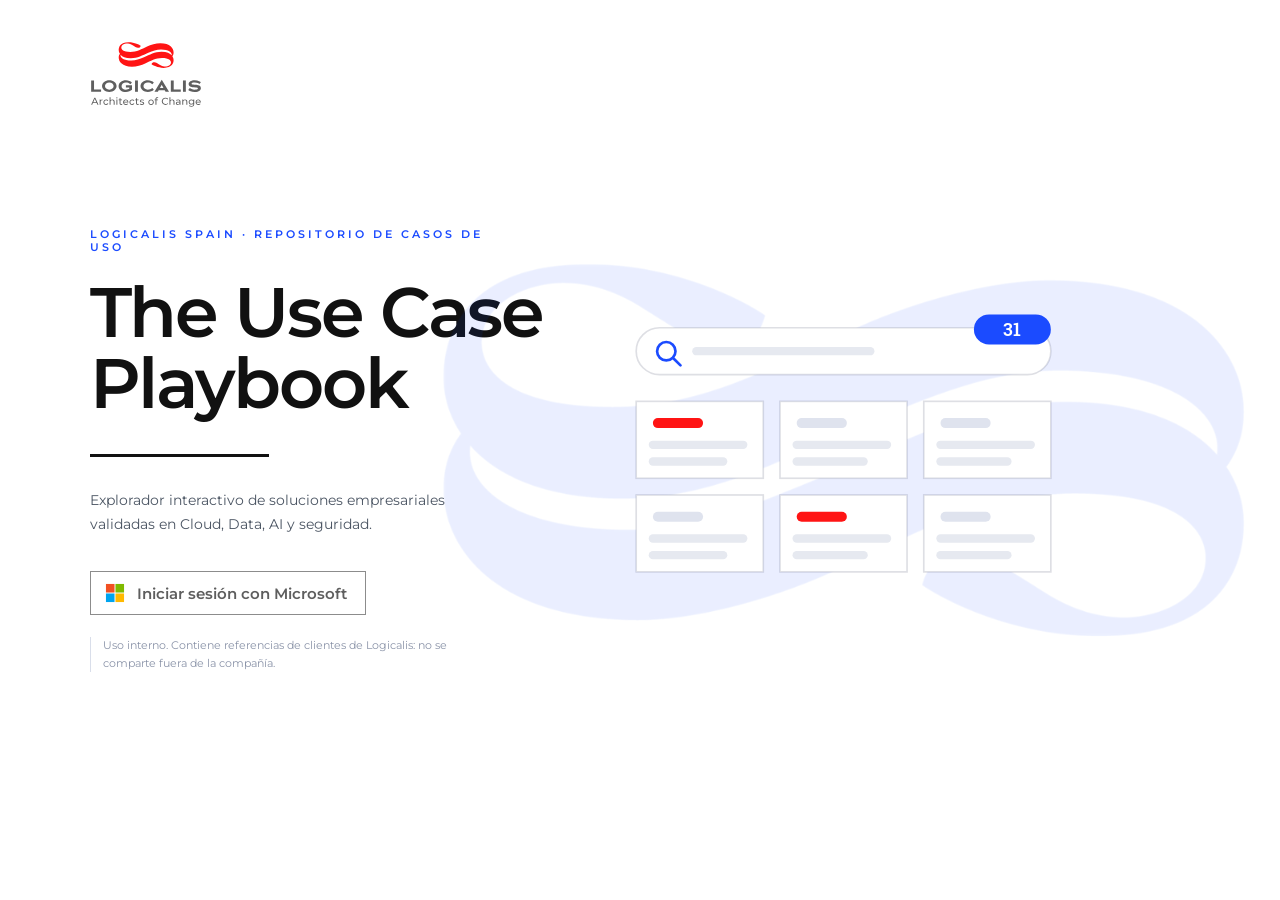
==== commit 3533e31b: "Portada, inicio y el catálogo como explorador; los filtros como los tenía Nacho - index.html (portad" ====
--- a/index.html
+++ b/index.html
@@ -1,852 +1,69 @@
-<!DOCTYPE html>
+<!doctype html>
 <html lang="es">
 <head>
-  <meta charset="UTF-8">
-  <meta name="viewport" content="width=device-width, initial-scale=1.0">
-  <meta name="description" content="Catálogo de Casos de Uso y Éxito de la Unidad - Logicalis Spain. Soluciones en Cloud, Data, AI y Ciberseguridad.">
-  <meta name="theme-color" content="#143CCD">
-  <meta name="build-id" content="7e22b291d_1790067239">
-  <meta
-    http-equiv="Content-Security-Policy"
-    content="default-src 'self'; script-src 'self' 'unsafe-eval' https://cdn.jsdelivr.net; style-src 'self' 'unsafe-inline' https://fonts.googleapis.com; font-src https://fonts.gstatic.com; connect-src 'self' https://huggingface.co https://*.hf.co https://cdn.jsdelivr.net; img-src 'self' data:;">
-  <title>Catálogo de Casos de Éxito | Logicalis</title>
-
-  <!-- Google Fonts: Roboto Slab (display) + Montserrat (UI/body) — Logicalis corporate type pairing -->
+  <meta charset="utf-8">
+  <meta name="viewport" content="width=device-width, initial-scale=1">
+  <title>The Use Case Playbook · Logicalis Spain</title>
+  <meta name="description" content="Repositorio de casos de uso de Data e IA de Logicalis Spain. Uso interno.">
+  <link rel="icon" href="assets/isotipo-logicalis.png" type="image/png">
   <link rel="preconnect" href="https://fonts.googleapis.com">
   <link rel="preconnect" href="https://fonts.gstatic.com" crossorigin>
-  <link href="https://fonts.googleapis.com/css2?family=Roboto+Slab:wght@400;500;600;700&family=Montserrat:wght@300;400;500;600;700;800&display=swap" rel="stylesheet">
+  <link href="https://fonts.googleapis.com/css2?family=Montserrat:wght@400;500;600;700&family=Roboto+Slab:wght@600&display=swap" rel="stylesheet">
+  <link rel="stylesheet" href="portada.css">
+</head>
+<body>
 
-  <!-- Logicalis Design System Stylesheet -->
-  <link rel="stylesheet" href="styles.css?v=7e22b291d_1790067239">
+  <!-- La portada: dos mitades sobre blanco. El botón de Microsoft lleva al inicio; el SSO de
+       verdad (Entra ID) llegará con el despliegue, y el botón ya tiene la animación que tendrá. -->
+  <section id="cover" aria-label="Portada">
 
-  <!-- Third-party CDN Dependencies with Subresource Integrity (SRI) -->
-  <script
-    src="https://cdn.jsdelivr.net/npm/minisearch@7.1.1/dist/umd/index.min.js"
-    integrity="sha384-NaG2onw11DFACpXdRQsBdEloX/dyoVXm8MLdKo0dHSA3SGZU8R7B5IJHI4D0ofwR"
-    crossorigin="anonymous">
-  </script>
-  <script
-    src="https://cdn.jsdelivr.net/npm/marked@12.0.2/marked.min.js"
-    integrity="sha384-/TQbtLCAerC3jgaim+N78RZSDYV7ryeoBCVqTuzRrFec2akfBkHS7ACQ3PQhvMVi"
-    crossorigin="anonymous">
-  </script>
-  <script
-    src="https://cdn.jsdelivr.net/npm/dompurify@3.1.6/dist/purify.min.js"
-    integrity="sha384-+VfUPEb0PdtChMwmBcBmykRMDd+v6D/oFmB3rZM/puCMDYcIvF968OimRh4KQY9a"
-    crossorigin="anonymous">
-  </script>
+    <aside class="cv-izq">
+      <img class="cv-izq-logo" src="assets/logicalis-logo-rgb.svg" alt="Logicalis · Architects of Change">
+      <div class="cv-izq-cuerpo">
+        <p class="cv-izq-kicker">Logicalis Spain · Repositorio de casos de uso</p>
+        <h1 class="cv-izq-h1">The Use Case<br>Playbook</h1>
+        <div class="cv-izq-rule" aria-hidden="true"></div>
+        <p class="cv-izq-txt">Explorador interactivo de soluciones empresariales<br>validadas en Cloud, Data, AI y seguridad.</p>
+        <button class="cv-sso" id="cv-sso" type="button">
+          <span class="ms"><svg viewBox="0 0 21 21" aria-hidden="true"><rect x="1" y="1" width="9" height="9" fill="#F25022"/>
+            <rect x="11" y="1" width="9" height="9" fill="#7FBA00"/><rect x="1" y="11" width="9" height="9" fill="#00A4EF"/>
+            <rect x="11" y="11" width="9" height="9" fill="#FFB900"/></svg><span class="anillo" aria-hidden="true"></span></span>
+          <span class="txt">Iniciar sesión con Microsoft</span>
+        </button>
+        <p class="cv-izq-pie">Uso interno. Contiene referencias de clientes de Logicalis: no se comparte fuera de la compañía.</p>
+      </div>
+    </aside>
 
-  <!-- Transformers.js v2 via ESM with SRI (ADR-0004, Issue #35, Issue #42) -->
-  <link
-    rel="modulepreload"
-    href="https://cdn.jsdelivr.net/npm/@xenova/transformers@2.17.2/dist/transformers.min.js"
-    integrity="sha384-Vcjc/igTnNpWsiZipZ+UkMn/2IRLqYYjMGBKd4hAHA+NXZE47u8DF0PpTmE4aW7U"
-    crossorigin="anonymous">
-  <script
-    type="module"
-    src="transformers-bridge.js?v=01f8084a0_1790080000"
-    crossorigin="anonymous">
-  </script>
-
-  <!-- Application Logic -->
-  <script src="app.js?v=7e22b291d_1790067239"></script>
-
-  <!-- Alpine.js 3.x with defer -->
-  <script
-    defer
-    src="https://cdn.jsdelivr.net/npm/alpinejs@3.14.8/dist/cdn.min.js"
-    integrity="sha384-X9kJyAubVxnP0hcA+AMMs21U445qsnqhnUF8EBlEpP3a42Kh/JwWjlv2ZcvGfphb"
-    crossorigin="anonymous">
-  </script>
-</head>
-<body x-data="catalogApp()" x-cloak>
-
-  <!-- WCAG 2.1 AA Accessibility: Skip to main content -->
-  <a href="#main-content" class="skip-link">Saltar al contenido principal</a>
-
-  <!-- Fixed decorative background (liquid-glass dot clusters) -->
-  <div class="bgfx" aria-hidden="true">
-    <span class="dfz z1"></span><span class="dfz z1b"></span>
-    <span class="dfz z2"></span><span class="dfz z2b"></span>
-    <span class="dfz z3"></span><span class="dfz z3b"></span>
-  </div>
-
-  <!-- Header & Brand Bar -->
-  <header>
-    <div class="brandbar">
-      <div class="titleblock">
-        <img class="brand-logo-img" src="assets/logicalis-logo-white.webp" alt="Logicalis - Architects of Change" width="140" height="26">
-        <span class="tsep" aria-hidden="true"></span>
-        <p x-text="t.heroEyebrow">Data &amp; AI · Logicalis Spain</p>
-      </div>
-
-      <!-- Bilingual Language Selector (AC-008, Issue #31) -->
-      <nav class="langpill" aria-label="Selector de idioma">
-        <button
-          type="button"
-          class="lang-btn"
-          :class="{ 'active': currentLang === 'es' }"
-          @click="switchLanguage('es')"
-          :aria-pressed="currentLang === 'es'">
-          ES
-        </button>
-        <button
-          type="button"
-          class="lang-btn"
-          :class="{ 'active': currentLang === 'en' }"
-          @click="switchLanguage('en')"
-          :aria-pressed="currentLang === 'en'">
-          EN
-        </button>
-      </nav>
-    </div>
-  </header>
-
-  <!-- Main Content -->
-  <main id="main-content" class="results-area">
-    <div class="page-inner">
-
-      <div class="vhead">
-        <h2 class="vtitle" x-text="t.catalogTitle">Catálogo de Casos de Uso y Éxito</h2>
-        <p class="vsub" x-text="t.catalogSubtitle">Explora soluciones empresariales validadas en Cloud, Data, AI y Ciberseguridad.</p>
-      </div>
-
-      <!-- Explorer: Facets Sidebar + (Search + Results), side by side from the same top edge -->
-      <div class="explorer">
-
-        <!-- Facets Sidebar: Declarative & Data-Driven (AC-007, Issue #30) -->
-        <aside
-          class="facets"
-          :class="{ 'is-open-mobile': mobileDrawerOpen }"
-          role="region"
-          aria-label="Filtros de catálogo">
-
-          <div class="facets-header">
-            <h2 class="facets-title">
-              <svg width="16" height="16" viewBox="0 0 24 24" fill="none" stroke="currentColor" stroke-width="2" aria-hidden="true">
-                <polygon points="22 3 2 3 10 12.46 10 19 14 21 14 12.46 22 3"></polygon>
-              </svg>
-              <span x-text="t.filtersTitle">Filtros</span>
-            </h2>
-
-            <div style="display: flex; align-items: center; gap: 0.5rem;">
-              <button
-                type="button"
-                class="btn-clear-filters"
-                x-show="totalActiveFiltersCount > 0 || searchQuery.length > 0"
-                @click="clearAllFilters()"
-                x-text="t.clearAllFilters">
-                Limpiar todo
-              </button>
-
-              <button
-                type="button"
-                class="mobile-close-btn"
-                @click="mobileDrawerOpen = false"
-                aria-label="Cerrar filtros">
-                &times;
-              </button>
-            </div>
-          </div>
-
-          <!-- Dynamic Facet Groups: 100% Data-Driven from catalogData.facets (AC-007).
-               Two groups from taxonomia/taxonomia.yaml: «principal» always visible, «mas» folded
-               under "Más filtros". Facets with no option in use are not rendered. -->
-          <template x-for="facet in visibleFacets('principal')" :key="facet.key">
-            <details class="fgroup">
-              <summary class="facet-heading">
-                <span x-text="facet.label"></span>
-                <span
-                  class="facet-active-count"
-                  x-show="(activeFilters[facet.key] || []).length > 0"
-                  x-text="(activeFilters[facet.key] || []).length"></span>
-                <svg class="chev" width="14" height="14" viewBox="0 0 24 24" fill="none" stroke="currentColor" stroke-width="2" aria-hidden="true">
-                  <polyline points="6 9 12 15 18 9"></polyline>
-                </svg>
-              </summary>
-              <input
-                type="search"
-                class="facet-search-input"
-                x-show="facetSearchable(facet)"
-                x-model="facetSearch[facet.key]"
-                :placeholder="t.facetSearch"
-                :aria-label="t.facetSearch + ' ' + facet.label">
-              <ul class="facet-options-list">
-                <template x-for="option in visibleFacetOptions(facet)" :key="option.id">
-                  <li>
-                    <label class="facet-option-label">
-                      <input
-                        :type="facet.type === 'single_select' ? 'radio' : 'checkbox'"
-                        :name="facet.type === 'single_select' ? 'facet-' + facet.key : null"
-                        class="facet-checkbox"
-                        :checked="isFilterActive(facet.key, option.id)"
-                        @change="toggleFilter(facet, option.id)">
-                      <span class="facet-option-text" x-text="option.label"></span>
-                      <span class="facet-option-count" x-text="facetCount(facet, option)"></span>
-                    </label>
-                  </li>
-                </template>
-              </ul>
-              <button
-                type="button"
-                class="facet-toggle-more"
-                x-show="facetHasMore(facet)"
-                @click="toggleFacetExpanded(facet.key)"
-                x-text="expandedFacets[facet.key] ? t.showLess : t.showMore + ' (' + facetHiddenCount(facet) + ')'">
-              </button>
-            </details>
-          </template>
-          <details class="fgroup fgroup-more" x-show="visibleFacets('mas').length > 0" :open="moreFiltersOpen">
-            <summary class="facet-heading">
-              <span x-text="t.moreFilters">Más filtros</span>
-              <span class="facet-active-count" x-show="activeCountIn('mas') > 0" x-text="activeCountIn('mas')"></span>
-              <svg class="chev" width="14" height="14" viewBox="0 0 24 24" fill="none" stroke="currentColor" stroke-width="2" aria-hidden="true">
-                <polyline points="6 9 12 15 18 9"></polyline>
-              </svg>
-            </summary>
-            <template x-for="facet in visibleFacets('mas')" :key="facet.key">
-            <details class="fgroup">
-              <summary class="facet-heading">
-                <span x-text="facet.label"></span>
-                <span
-                  class="facet-active-count"
-                  x-show="(activeFilters[facet.key] || []).length > 0"
-                  x-text="(activeFilters[facet.key] || []).length"></span>
-                <svg class="chev" width="14" height="14" viewBox="0 0 24 24" fill="none" stroke="currentColor" stroke-width="2" aria-hidden="true">
-                  <polyline points="6 9 12 15 18 9"></polyline>
-                </svg>
-              </summary>
-              <input
-                type="search"
-                class="facet-search-input"
-                x-show="facetSearchable(facet)"
-                x-model="facetSearch[facet.key]"
-                :placeholder="t.facetSearch"
-                :aria-label="t.facetSearch + ' ' + facet.label">
-              <ul class="facet-options-list">
-                <template x-for="option in visibleFacetOptions(facet)" :key="option.id">
-                  <li>
-                    <label class="facet-option-label">
-                      <input
-                        :type="facet.type === 'single_select' ? 'radio' : 'checkbox'"
-                        :name="facet.type === 'single_select' ? 'facet-' + facet.key : null"
-                        class="facet-checkbox"
-                        :checked="isFilterActive(facet.key, option.id)"
-                        @change="toggleFilter(facet, option.id)">
-                      <span class="facet-option-text" x-text="option.label"></span>
-                      <span class="facet-option-count" x-text="facetCount(facet, option)"></span>
-                    </label>
-                  </li>
-                </template>
-              </ul>
-              <button
-                type="button"
-                class="facet-toggle-more"
-                x-show="facetHasMore(facet)"
-                @click="toggleFacetExpanded(facet.key)"
-                x-text="expandedFacets[facet.key] ? t.showLess : t.showMore + ' (' + facetHiddenCount(facet) + ')'">
-              </button>
-            </details>
-            </template>
-          </details>
-        </aside>
-
-        <!-- Results: search + controls sit right above the cards, in the same column -->
-        <div>
-          <!-- MiniSearch Full-Text Search Input (Issue #29) + Search Mode Controls & Semantic Model Status (Epic 7, Issues #35, #37, #38) -->
-          <div class="searchbar">
-            <label class="searchwrap">
-              <svg class="lupa" viewBox="0 0 24 24" fill="none" stroke="currentColor" stroke-width="2" aria-hidden="true">
-                <circle cx="11" cy="11" r="8"></circle>
-                <line x1="21" y1="21" x2="16.65" y2="16.65"></line>
-              </svg>
-              <input
-                type="search"
-                class="search"
-                :placeholder="t.searchPlaceholder"
-                x-model="searchQuery"
-                aria-label="Buscar casos de éxito">
-            </label>
-            <button
-              type="button"
-              class="search-clear-btn"
-              x-show="searchQuery.length > 0"
-              @click="searchQuery = ''"
-              :title="t.clearSearch"
-              aria-label="Limpiar búsqueda">
-              <svg width="16" height="16" viewBox="0 0 24 24" fill="none" stroke="currentColor" stroke-width="2">
-                <line x1="18" y1="6" x2="6" y2="18"></line>
-                <line x1="6" y1="6" x2="18" y2="18"></line>
-              </svg>
-            </button>
-
-            <div class="search-mode-switcher" role="group" aria-label="Modo de búsqueda">
-              <button
-                type="button"
-                class="search-mode-btn"
-                :class="{ 'active': searchMode === 'hybrid' }"
-                @click="setSearchMode('hybrid')"
-                :aria-pressed="searchMode === 'hybrid'">
-                <span x-text="t.searchModeHybrid">Híbrido (Recomendado)</span>
-              </button>
-              <button
-                type="button"
-                class="search-mode-btn"
-                :class="{ 'active': searchMode === 'semantic' }"
-                @click="setSearchMode('semantic')"
-                :disabled="modelStatus !== 'ready'"
-                :title="modelStatus !== 'ready' ? t.modelNotReadyTooltip : t.searchModeSemantic"
-                :aria-pressed="searchMode === 'semantic'">
-                <span x-text="t.searchModeSemantic">Semántica</span>
-              </button>
-              <button
-                type="button"
-                class="search-mode-btn"
-                :class="{ 'active': searchMode === 'lexical' }"
-                @click="setSearchMode('lexical')"
-                :aria-pressed="searchMode === 'lexical'">
-                <span x-text="t.searchModeLexical">Texto exacto</span>
-              </button>
-            </div>
-
-            <!-- Semantic Model Status Indicator / Fallback Notice (Issue #35, #38) -->
-            <div
-              class="model-status-pill"
-              :class="'status-' + modelStatus"
-              role="status"
-              aria-live="polite">
-              <template x-if="modelStatus === 'loading'">
-                <span style="display: inline-flex; align-items: center; gap: 0.35rem;">
-                  <span class="mini-spinner"></span>
-                  <span x-text="t.modelStatusLoading + (modelLoadProgress > 0 ? ' ' + modelLoadProgress + '%' : '')">Cargando modelo semántico local...</span>
-                </span>
-              </template>
-              <template x-if="modelStatus === 'ready'">
-                <span style="display: inline-flex; align-items: center; gap: 0.35rem;">
-                  <span class="status-dot dot-ready"></span>
-                  <span x-text="t.modelStatusReady">Búsqueda semántica activa (WASM local)</span>
-                </span>
-              </template>
-              <template x-if="modelStatus === 'error'">
-                <span style="display: inline-flex; align-items: center; gap: 0.35rem;">
-                  <span class="status-dot dot-error"></span>
-                  <span x-text="fallbackNotice || t.modelStatusError">Búsqueda semántica no disponible en este navegador; usando búsqueda léxica</span>
-                </span>
-              </template>
-            </div>
-
-            <!-- Semantic relevance threshold: user-adjustable, since a fixed cosine
-                 cutoff doesn't fit every embedding model/dataset (see app.js semanticThreshold) -->
-            <div
-              class="threshold-control"
-              x-show="modelStatus === 'ready' && searchMode !== 'lexical'"
-              :title="t.semanticThresholdTooltip">
-              <label :for="'semantic-threshold'" x-text="t.semanticThresholdLabel">Relevancia mínima</label>
-              <input
-                id="semantic-threshold"
-                type="range"
-                min="0.3"
-                max="0.95"
-                step="0.01"
-                x-model.number="semanticThreshold">
-              <span class="threshold-value" x-text="semanticThreshold.toFixed(2)">0.75</span>
-            </div>
-          </div>
-
-          <!-- Active Filter Chips Bar -->
-          <div class="chips" x-show="activeFilterChips.length > 0">
-            <template x-for="chip in activeFilterChips" :key="chip.facetKey + '-' + chip.optionId">
-              <span class="fchip">
-                <span x-text="chip.optionLabel"></span>
-                <button
-                  type="button"
-                  class="x"
-                  @click="toggleFilter(chip.facetKey, chip.optionId)"
-                  :aria-label="'Quitar filtro ' + chip.optionLabel">
-                  &times;
-                </button>
-              </span>
-            </template>
-          </div>
-
-          <button
-            type="button"
-            class="btn-mobile-filters"
-            @click="mobileDrawerOpen = true">
-            <svg width="16" height="16" viewBox="0 0 24 24" fill="none" stroke="currentColor" stroke-width="2">
-              <polygon points="22 3 2 3 10 12.46 10 19 14 21 14 12.46 22 3"></polygon>
-            </svg>
-            <span x-text="t.filtersTitle">Filtros</span>
-            <span x-show="totalActiveFiltersCount > 0" x-text="'(' + totalActiveFiltersCount + ')'"></span>
-          </button>
-
-          <div class="resline" aria-live="polite">
-            <span x-text="t.showingResults">Mostrando</span>
-            <strong x-text="filteredCases.length">0</strong>
-            <span x-text="t.ofCases">de</span>
-            <strong x-text="catalogData.cases ? catalogData.cases.length : 0">0</strong>
-            <span x-text="t.casesCount">casos</span>
-          </div>
-
-          <!-- Loading Skeleton State (aria-live="polite", Issue #28) -->
-          <div class="cards" x-show="loading" aria-live="polite" :aria-label="t.loadingCatalog">
-            <template x-for="i in [1, 2, 3, 4]" :key="i">
-              <div class="skeleton-card">
-                <div class="skeleton-shimmer skeleton-badge"></div>
-                <div class="skeleton-shimmer skeleton-title"></div>
-                <div class="skeleton-shimmer skeleton-client"></div>
-                <div class="skeleton-shimmer skeleton-p1"></div>
-                <div class="skeleton-shimmer skeleton-p2"></div>
-                <div class="skeleton-shimmer skeleton-tags"></div>
-              </div>
-            </template>
-          </div>
-
-          <!-- Error State -->
-          <div class="block empty-state" x-show="error && !loading">
-            <svg class="empty-state-icon" viewBox="0 0 24 24" fill="none" stroke="currentColor" stroke-width="2">
-              <circle cx="12" cy="12" r="10"></circle>
-              <line x1="12" y1="8" x2="12" y2="12"></line>
-              <line x1="12" y1="16" x2="12.01" y2="16"></line>
-            </svg>
-            <h3 class="empty-state-title" x-text="t.errorLoading">Error al cargar</h3>
-            <p class="empty-state-desc" x-text="error"></p>
-            <button type="button" class="card-btn-view" style="margin: 0 auto;" @click="loadCatalog(currentLang)">Reintentar</button>
-          </div>
-
-          <!-- Empty State (No cases found) -->
-          <div class="block empty-state" x-show="!loading && !error && filteredCases.length === 0">
-            <svg class="empty-state-icon" viewBox="0 0 24 24" fill="none" stroke="currentColor" stroke-width="1.5">
-              <circle cx="11" cy="11" r="8"></circle>
-              <line x1="21" y1="21" x2="16.65" y2="16.65"></line>
-              <line x1="8" y1="11" x2="14" y2="11"></line>
-            </svg>
-            <h3 class="empty-state-title" x-text="t.noResultsTitle">No se encontraron casos</h3>
-            <p class="empty-state-desc" x-text="t.noResultsDesc">Prueba a cambiar los términos de búsqueda o a relajar los filtros aplicados.</p>
-            <button
-              type="button"
-              class="card-btn-view"
-              style="margin: 0 auto;"
-              @click="clearAllFilters()"
-              x-text="t.btnResetFilters">
-              Restablecer filtros
-            </button>
-          </div>
-
-          <!-- Case Cards Grid (Issues #28, #29, #30) -->
-          <div class="cards" x-show="!loading && !error && filteredCases.length > 0">
-            <template x-for="item in filteredCases" :key="item.id">
-              <article class="ccard" @click="openCase(item)">
-                <div class="ctop">
-                  <span class="tag sector" x-text="item.sector_label || item.sector"></span>
-                  <span class="cyear" x-text="item.anio"></span>
-                  <span class="cbanda" x-text="item.importe_label"></span>
-                  <span
-                    class="badge-relevance"
-                    x-show="searchQuery && item._relevanceScore !== undefined"
-                    x-text="Math.round(item._relevanceScore * 100) + '% match'">
-                  </span>
-                </div>
-
-                <h3 x-text="item.title"></h3>
-
-                <div class="card-client-row">
-                  <svg class="card-client-icon" viewBox="0 0 24 24" fill="none" stroke="currentColor" stroke-width="2" aria-hidden="true">
-                    <rect x="2" y="7" width="20" height="14" rx="2" ry="2"></rect>
-                    <path d="M16 21V5a2 2 0 0 0-2-2h-4a2 2 0 0 0-2 2v16"></path>
-                  </svg>
-                  <span x-text="item.cliente_display"></span>
-                </div>
-
-                <p class="cres" x-text="item.briefing"></p>
-
-                <div
-                  class="ctec"
-                  x-data="{ allTags: [...(item.tecnologia || []), ...(item.tags || []).filter(t => !(item.tecnologia || []).includes(t))] }">
-                  <template x-for="tag in allTags.slice(0, 10)" :key="tag">
-                    <span :title="tag" x-text="tag"></span>
-                  </template>
-                  <span
-                    class="masn"
-                    x-show="allTags.length > 10"
-                    x-text="'+' + (allTags.length - 10)"></span>
-                </div>
-
-                <div class="cfoot">
-                  <span class="cli" x-text="item.cliente_display"></span>
-                  <span x-show="item.sector_label || item.sector">·</span>
-                  <span x-text="item.sector_label || item.sector"></span>
-                  <span style="margin-left: auto;" x-text="item.partner && item.partner.length ? ('Partner: ' + item.partner.join(', ')) : ''"></span>
-                  <button
-                    type="button"
-                    class="card-btn-view"
-                    @click.stop="openCase(item)">
-                    <span x-text="t.viewCaseBtn">Ver detalles</span>
-                    <svg width="14" height="14" viewBox="0 0 24 24" fill="none" stroke="currentColor" stroke-width="2">
-                      <polyline points="9 18 15 12 9 6"></polyline>
-                    </svg>
-                  </button>
-                </div>
-
-              </article>
-            </template>
-          </div>
+    <div class="cv-der" aria-hidden="true">
+      <div class="cv-repo">
+        <div class="cv-bloque">
+          <div class="cv-wm"></div>
+          <!-- la ilustración del explorador: el buscador, seis fichas y el contador de casos -->
+          <svg class="cv-il" viewBox="0 0 320 190">
+            <rect class="card" x="36" y="22" width="248" height="28" rx="14"/>
+            <circle class="ico" cx="54" cy="36" r="5.5"/><path class="ico" d="M58.5 40.5l4 4"/>
+            <line class="ln s" x1="72" y1="36" x2="176" y2="36"/>
+            <rect class="card" x="36" y="66" width="76" height="46" rx="0"/>
+            <rect class="bar b" x="46" y="76" width="30" height="6" rx="3"/><line class="ln s" x1="46" y1="92" x2="100" y2="92"/><line class="ln s" x1="46" y1="102" x2="88" y2="102"/>
+            <rect class="card" x="122" y="66" width="76" height="46" rx="0"/>
+            <rect class="bar" x="132" y="76" width="30" height="6" rx="3"/><line class="ln s" x1="132" y1="92" x2="186" y2="92"/><line class="ln s" x1="132" y1="102" x2="172" y2="102"/>
+            <rect class="card" x="208" y="66" width="76" height="46" rx="0"/>
+            <rect class="bar" x="218" y="76" width="30" height="6" rx="3"/><line class="ln s" x1="218" y1="92" x2="272" y2="92"/><line class="ln s" x1="218" y1="102" x2="258" y2="102"/>
+            <rect class="card" x="36" y="122" width="76" height="46" rx="0"/>
+            <rect class="bar" x="46" y="132" width="30" height="6" rx="3"/><line class="ln s" x1="46" y1="148" x2="100" y2="148"/><line class="ln s" x1="46" y1="158" x2="88" y2="158"/>
+            <rect class="card" x="122" y="122" width="76" height="46" rx="0"/>
+            <rect class="bar b" x="132" y="132" width="30" height="6" rx="3"/><line class="ln s" x1="132" y1="148" x2="186" y2="148"/><line class="ln s" x1="132" y1="158" x2="172" y2="158"/>
+            <rect class="card" x="208" y="122" width="76" height="46" rx="0"/>
+            <rect class="bar" x="218" y="132" width="30" height="6" rx="3"/><line class="ln s" x1="218" y1="148" x2="272" y2="148"/><line class="ln s" x1="218" y1="158" x2="258" y2="158"/>
+            <rect class="pill" x="238" y="14" width="46" height="18" rx="9"/>
+            <text id="cv-n" x="261" y="27" text-anchor="middle" font-family="Roboto Slab,serif" font-weight="600" font-size="11">31</text>
+          </svg>
         </div>
       </div>
     </div>
-  </main>
 
-  <footer>
-    <div class="finn">
-      <span>Logicalis Spain &middot; <b>Data &amp; AI</b> &middot; Catálogo de Casos de Uso y Éxito</span>
-      <img src="assets/logicalis-logo-white.webp" alt="" aria-hidden="true" style="filter: invert(1) brightness(0.4);">
-    </div>
-  </footer>
+  </section>
 
-  <!-- Modal / Ficha de Detalle (Epic 6, Issues #32, #33) -->
-  <div
-    id="case-modal"
-    class="modal-backdrop"
-    x-show="modalOpen"
-    x-transition:enter="transition-enter"
-    x-transition:enter-start="opacity-0"
-    x-transition:enter-end="opacity-100"
-    x-transition:leave="transition-leave"
-    x-transition:leave-start="opacity-100"
-    x-transition:leave-end="opacity-0"
-    role="dialog"
-    aria-modal="true"
-    aria-labelledby="modal-case-title"
-    @click.self="closeModal()"
-    @keydown.tab="handleModalFocusTrap($event)"
-    style="display: none;">
-
-    <div
-      class="fichawrap"
-      x-show="modalOpen"
-      x-transition:enter="transition-enter"
-      x-transition:enter-start="transform-scale-down"
-      x-transition:enter-end="transform-scale-normal"
-      x-transition:leave="transition-leave"
-      x-transition:leave-start="transform-scale-normal"
-      x-transition:leave-end="transform-scale-down">
-
-      <div class="fcab">
-        <span class="tag sector" x-show="selectedCase" x-text="selectedCase ? (selectedCase.sector_label || selectedCase.sector) : ''"></span>
-        <span class="fanio" x-show="selectedCase" x-text="selectedCase ? selectedCase.anio : ''"></span>
-        <span class="fbanda" x-show="selectedCase" x-text="selectedCase ? selectedCase.importe_label : ''"></span>
-        <button
-          type="button"
-          class="fx"
-          id="modal-close-button"
-          @click="closeModal()"
-          :aria-label="t.close"
-          :title="t.close">
-          &times;
-        </button>
-      </div>
-
-      <div class="fhead">
-        <div class="feye" x-show="selectedCase" x-text="selectedCase ? (selectedCase.tipo_proyecto || '') : ''"></div>
-        <h1 id="modal-case-title" x-text="selectedCase ? selectedCase.title : ''"></h1>
-        <div
-          class="modal-tags-row"
-          x-data="{ get allTags() { return selectedCase ? [...(selectedCase.tecnologia || []), ...(selectedCase.tags || []).filter(t => !(selectedCase.tecnologia || []).includes(t))] : []; } }"
-          x-show="allTags.length > 0">
-          <template x-for="tag in allTags" :key="tag">
-            <span class="tag" :title="tag" x-text="tag"></span>
-          </template>
-        </div>
-      </div>
-
-      <!-- Loading state inside modal with aria-live="polite" (Issue #33) -->
-      <div class="modal-loading" x-show="modalLoading" aria-live="polite">
-        <div class="modal-spinner"></div>
-        <p x-text="t.loadingCaseDetails">Cargando ficha del caso...</p>
-      </div>
-
-      <div class="fcuerpo" x-show="!modalLoading">
-        <div class="fmain">
-
-          <!-- Bloque 1 · Contexto (dato real: fichas/*.md, sección "Contexto y Desafío") -->
-          <section class="block">
-            <div class="bh"><span class="bn"></span><h3 x-text="t.fichaBlock1"></h3></div>
-            <div class="markdown-body" x-html="modalSections[0] ? modalSections[0].bodyHtml : ''"></div>
-          </section>
-
-          <!-- Bloque 2 · Cómo se lo cuentas al cliente (nuevo modelo v2: titulo_comercial / pain.*) -->
-          <section class="block dolor">
-            <div class="bh"><span class="bn"></span><h3 x-text="t.fichaBlock2"></h3></div>
-
-            <template x-if="selectedCase?.titulo_comercial">
-              <p class="ftit" x-text="selectedCase.titulo_comercial"></p>
-            </template>
-            <template x-if="!selectedCase?.titulo_comercial">
-              <div class="falta"><b x-text="t.noDataTitle"></b><span x-text="t.missingCommercialTitle"></span></div>
-            </template>
-
-            <div class="subh" x-text="t.fichaPainLabel"></div>
-            <template x-if="selectedCase?.pain?.frase">
-              <blockquote class="painquote" x-text="'“' + selectedCase.pain.frase + '”'"></blockquote>
-            </template>
-            <template x-if="!selectedCase?.pain?.frase">
-              <div class="falta"><b x-text="t.noDataTitle"></b><span x-text="t.missingPainQuote"></span></div>
-            </template>
-
-            <template x-if="selectedCase?.pain?.disparadores?.length">
-              <div>
-                <div class="subh" x-text="t.fichaTriggersLabel"></div>
-                <div class="chiprow">
-                  <template x-for="d in selectedCase.pain.disparadores" :key="d">
-                    <span class="chipd" x-text="d"></span>
-                  </template>
-                </div>
-              </div>
-            </template>
-
-            <template x-if="selectedCase?.pain?.coste_inaccion">
-              <div>
-                <div class="subh" x-text="t.fichaCostLabel"></div>
-                <p class="ptext" x-text="selectedCase.pain.coste_inaccion"></p>
-              </div>
-            </template>
-          </section>
-
-          <!-- Bloque 3 · Solución (dato real: fichas/*.md, sección "Solución Técnica" + estrategia.porque nuevo) -->
-          <section class="block">
-            <div class="bh"><span class="bn"></span><h3 x-text="t.fichaBlock3"></h3></div>
-            <div class="markdown-body" x-html="modalSections[1] ? modalSections[1].bodyHtml : ''"></div>
-
-            <div class="subh" x-text="t.fichaWhyTechLabel"></div>
-            <template x-if="selectedCase?.estrategia?.porque">
-              <p class="ptext" x-text="selectedCase.estrategia.porque"></p>
-            </template>
-            <template x-if="!selectedCase?.estrategia?.porque">
-              <div class="falta"><b x-text="t.noDataTitle"></b><span x-text="t.missingWhyTech"></span></div>
-            </template>
-          </section>
-
-          <!-- Bloque 4 · Resultados (dato real: fichas/*.md, sección "Impacto y Resultados" + metricas nuevo) -->
-          <section class="block">
-            <div class="bh"><span class="bn"></span><h3 x-text="t.fichaBlock4"></h3></div>
-
-            <template x-if="selectedCase?.resultado?.metricas?.length">
-              <div class="metrics">
-                <template x-for="m in selectedCase.resultado.metricas" :key="m.etiqueta">
-                  <div class="metric">
-                    <div class="mnum" x-text="m.valor"></div>
-                    <div class="mlbl" x-text="m.etiqueta"></div>
-                  </div>
-                </template>
-              </div>
-            </template>
-
-            <div class="markdown-body" x-html="modalSections[2] ? modalSections[2].bodyHtml : ''"></div>
-          </section>
-
-          <!-- Bloque 5 · Kit de conversación comercial (nuevo modelo v2: kit.*) -->
-          <section class="block kit">
-            <div class="bh"><span class="bn"></span><h3 x-text="t.fichaBlock5"></h3></div>
-
-            <div class="subh" x-text="t.fichaQuestionsLabel"></div>
-            <template x-if="selectedCase?.kit?.preguntas?.length">
-              <ol class="preguntas">
-                <template x-for="(p, i) in selectedCase.kit.preguntas" :key="i">
-                  <li x-text="p"></li>
-                </template>
-              </ol>
-            </template>
-            <template x-if="!selectedCase?.kit?.preguntas?.length">
-              <div class="falta"><b x-text="t.noDataTitle"></b><span x-text="t.missingKit"></span></div>
-            </template>
-
-            <div class="kitgrid">
-              <div>
-                <div class="subh" style="margin-top:0" x-text="t.fichaSignalsLabel"></div>
-                <template x-if="selectedCase?.kit?.senales?.length">
-                  <div class="chiprow">
-                    <template x-for="s in selectedCase.kit.senales" :key="s">
-                      <span class="chipn" x-text="s"></span>
-                    </template>
-                  </div>
-                </template>
-                <template x-if="!selectedCase?.kit?.senales?.length">
-                  <div class="falta small"><b x-text="t.noDataTitle"></b></div>
-                </template>
-
-                <div class="subh" x-text="t.fichaBuyerLabel"></div>
-                <template x-if="selectedCase?.kit?.comprador?.principal">
-                  <p class="ptext ink" x-text="selectedCase.kit.comprador.principal"></p>
-                </template>
-                <template x-if="!selectedCase?.kit?.comprador?.principal">
-                  <div class="falta small"><b x-text="t.noDataTitle"></b></div>
-                </template>
-              </div>
-              <div>
-                <div class="subh" style="margin-top:0" x-text="t.fichaObjectionsLabel"></div>
-                <template x-if="selectedCase?.kit?.objeciones?.length">
-                  <template x-for="(o, i) in selectedCase.kit.objeciones" :key="i">
-                    <div class="objec">
-                      <div class="oq" x-text="'“' + o.objecion + '”'"></div>
-                      <div class="oa" x-text="o.respuesta"></div>
-                    </div>
-                  </template>
-                </template>
-                <template x-if="!selectedCase?.kit?.objeciones?.length">
-                  <div class="falta small"><b x-text="t.noDataTitle"></b></div>
-                </template>
-              </div>
-            </div>
-
-            <template x-if="selectedCase?.kit?.primer_paso?.nombre">
-              <div class="primerpaso">
-                <div class="pp1" x-text="t.fichaFirstStepLabel"></div>
-                <h4 x-text="selectedCase.kit.primer_paso.nombre"></h4>
-                <p x-text="selectedCase.kit.primer_paso.descripcion"></p>
-                <template x-if="selectedCase.kit.primer_paso.banda">
-                  <div class="banda" x-text="selectedCase.kit.primer_paso.banda"></div>
-                </template>
-              </div>
-            </template>
-            <template x-if="!selectedCase?.kit?.primer_paso?.nombre">
-              <div class="falta"><b x-text="t.noDataTitle"></b><span x-text="t.missingFirstStep"></span></div>
-            </template>
-          </section>
-
-        </div>
-
-        <aside class="flado" x-show="selectedCase">
-          <div class="ld resp">
-            <div class="mk" x-text="t.ownerLabel"></div>
-            <template x-if="selectedCase?.owner">
-              <div class="respcard">
-                <span class="avatar" x-text="selectedCase.owner.split(' ').filter(Boolean).map(w => w[0]).slice(0, 2).join('').toUpperCase()"></span>
-                <div class="rt">
-                  <div class="mv" x-text="selectedCase.owner"></div>
-                  <small x-text="t.ownerHint"></small>
-                </div>
-              </div>
-            </template>
-            <template x-if="!selectedCase?.owner">
-              <div>
-                <div class="mv na" x-text="t.noDataTitle"></div>
-                <small class="respnota" x-text="t.ownerMissingHint"></small>
-              </div>
-            </template>
-            <a
-              class="teamsbtn"
-              x-show="selectedCase?.owner_email"
-              :href="'https://teams.microsoft.com/l/chat/0/0?users=' + encodeURIComponent(selectedCase?.owner_email || '')"
-              target="_blank" rel="noopener noreferrer">
-              <svg viewBox="0 0 24 24" aria-hidden="true"><path d="M4 5.5A2.5 2.5 0 0 1 6.5 3h11A2.5 2.5 0 0 1 20 5.5v8a2.5 2.5 0 0 1-2.5 2.5H11l-4.5 4v-4h-0A2.5 2.5 0 0 1 4 13.5z"></path></svg>
-              <span x-text="t.contactTeams"></span>
-            </a>
-          </div>
-
-          <div class="ld">
-            <div class="mk" x-text="t.clientLabel"></div>
-            <div class="mv" x-text="selectedCase ? selectedCase.cliente_display : ''"></div>
-          </div>
-          <div class="ld">
-            <div class="mk" x-text="t.sectorLabel"></div>
-            <div class="mv" x-text="selectedCase ? (selectedCase.sector_label || selectedCase.sector) : ''"></div>
-          </div>
-          <div
-            class="ld"
-            x-data="{ get techs() { return selectedCase && selectedCase.tecnologia ? selectedCase.tecnologia : []; } }"
-            x-show="techs.length > 0">
-            <div class="mk" x-text="t.technologyLabel"></div>
-            <div class="techrow">
-              <template x-for="tech in techs" :key="tech">
-                <span class="tech" :title="tech" x-text="tech"></span>
-              </template>
-            </div>
-          </div>
-          <div
-            class="ld"
-            x-data="{ get plainTags() { return selectedCase ? (selectedCase.tags || []).filter(t => !(selectedCase.tecnologia || []).includes(t)) : []; } }"
-            x-show="plainTags.length > 0">
-            <div class="mk" x-text="t.tagsLabel"></div>
-            <div class="techrow">
-              <template x-for="tag in plainTags" :key="tag">
-                <span class="tech" :title="tag" x-text="tag"></span>
-              </template>
-            </div>
-          </div>
-          <div class="ld" x-show="selectedCase && selectedCase.partner && selectedCase.partner.length">
-            <div class="mk" x-text="t.partnerLabel"></div>
-            <div class="mv" x-text="selectedCase ? (selectedCase.partner || []).join(', ') : ''"></div>
-          </div>
-          <div class="ld">
-            <div class="mk" x-text="t.projectTypeLabel"></div>
-            <div class="mv" x-text="selectedCase ? selectedCase.tipo_proyecto : ''"></div>
-          </div>
-          <div class="ld">
-            <div class="mk" x-text="t.yearLabel"></div>
-            <div class="mv" x-text="selectedCase ? selectedCase.anio : ''"></div>
-          </div>
-          <div class="ld">
-            <div class="mk" x-text="t.amountLabel"></div>
-            <div class="mv" x-text="selectedCase ? selectedCase.importe_label : ''"></div>
-          </div>
-
-          <div class="n2">
-            <div class="ld">
-              <div class="mk" x-text="t.engagementTypeLabel"></div>
-              <div class="mv" x-show="selectedCase?.engagement?.tipologia" x-text="selectedCase?.engagement?.tipologia"></div>
-              <div class="mv na" x-show="!selectedCase?.engagement?.tipologia" x-text="t.noData"></div>
-            </div>
-            <div class="ld">
-              <div class="mk" x-text="t.durationLabel"></div>
-              <div class="mv" x-show="selectedCase?.engagement?.duracion" x-text="selectedCase?.engagement?.duracion"></div>
-              <div class="mv na" x-show="!selectedCase?.engagement?.duracion" x-text="t.noData"></div>
-            </div>
-            <div class="ld">
-              <div class="mk" x-text="t.teamLabel"></div>
-              <div class="mv" x-show="selectedCase?.engagement?.equipo" x-text="selectedCase?.engagement?.equipo"></div>
-              <div class="mv na" x-show="!selectedCase?.engagement?.equipo" x-text="t.noData"></div>
-            </div>
-            <div class="ld">
-              <div class="mk" x-text="t.techStrategyLabel"></div>
-              <div class="mv" x-show="selectedCase?.estrategia?.posicion" x-text="selectedCase?.estrategia?.posicion"></div>
-              <div class="mv na" x-show="!selectedCase?.estrategia?.posicion" x-text="t.noData"></div>
-            </div>
-            <div class="ld">
-              <div class="mk" x-text="t.maturityLabel"></div>
-              <div class="mv" x-show="selectedCase?.madurez" x-text="selectedCase?.madurez"></div>
-              <div class="mv na" x-show="!selectedCase?.madurez" x-text="t.noData"></div>
-            </div>
-            <div class="ld">
-              <div class="mk" x-text="t.practiceLabel"></div>
-              <div class="mv" x-show="selectedCase?.practica" x-text="selectedCase?.practica"></div>
-              <div class="mv na" x-show="!selectedCase?.practica" x-text="t.noData"></div>
-            </div>
-            <div class="ld">
-              <div class="mk" x-text="t.referenceableLabel"></div>
-              <div class="mv" x-show="selectedCase?.cliente_referenciable === true" x-text="t.referenceableYes"></div>
-              <div class="mv" x-show="selectedCase?.cliente_referenciable === false" x-text="t.referenceableNo"></div>
-              <div class="mv na" x-show="selectedCase?.cliente_referenciable === undefined || selectedCase?.cliente_referenciable === null" x-text="t.noData"></div>
-            </div>
-          </div>
-
-          <div class="fuente">
-            <span x-text="t.sourceLabel + ':'"></span>
-            <b x-text="selectedCase?.procedencia?.fichero || t.sourceUndeclared"></b>
-          </div>
-        </aside>
-      </div>
-
-      <div class="fpie">
-        <button
-          type="button"
-          class="modal-btn-secondary"
-          @click="closeModal()"
-          x-text="t.close">
-          Cerrar
-        </button>
-      </div>
-    </div>
-  </div>
-
+  <script src="portada.js"></script>
 </body>
 </html>
--- a/portada.css
+++ b/portada.css
@@ -0,0 +1,76 @@
+/* =======================================================================
+   PORTADA · The Use Case Playbook
+   Dos mitades sobre blanco, patrón editorial. Izquierda: logo, etiqueta,
+   el título grande, la línea, la frase del explorador, el botón de Microsoft
+   y la nota de uso interno. Derecha: la ilustración del repositorio con el
+   isotipo de Logicalis en marca de agua detrás, los dos en bloque.
+   Paleta oficial: azul #1B4BFF, rojo #FF1414, negro #111, grises.
+   Tipografías: Montserrat (todo, título incluido). Roboto Slab solo en el
+   contador de la ilustración.
+   ======================================================================= */
+:root{ --iso:url("assets/isotipo-logicalis.png"); }
+
+*{margin:0;padding:0;box-sizing:border-box}
+html{background:#fff}
+body{font-family:'Montserrat',sans-serif;color:#111;-webkit-font-smoothing:antialiased;min-height:100vh}
+button{font-family:inherit}
+
+#cover{display:grid;grid-template-columns:45% 55%;align-items:stretch;min-height:100vh;background:#fff;overflow:hidden}
+#cover.saliendo{animation:cvfuera .42s cubic-bezier(.4,0,.2,1) forwards}
+@keyframes cvfuera{to{opacity:0;transform:scale(1.02)}}
+
+/* ---------- izquierda ---------- */
+.cv-izq{position:relative;z-index:2;display:flex;flex-direction:column;justify-content:center;min-height:100vh;
+  padding:clamp(40px,6vh,64px) clamp(40px,7vw,110px);background:transparent;color:#111}
+.cv-izq-logo{position:absolute;top:clamp(32px,4.6vh,48px);left:clamp(40px,7vw,110px);height:clamp(54px,7.4vh,70px);width:auto;margin:0}
+.cv-izq-cuerpo{position:relative;max-width:640px;animation:cvcard .9s cubic-bezier(.22,.9,.35,1) .2s both}
+@keyframes cvcard{from{opacity:0;transform:translateY(14px)}to{opacity:1;transform:none}}
+.cv-izq-kicker{font-size:10.5px;font-weight:600;letter-spacing:3px;text-transform:uppercase;color:#1B4BFF;margin:0 0 clamp(16px,2.6vh,26px)}
+/* el título en Montserrat (22/09), antes iba en Roboto Slab */
+.cv-izq-h1{font-family:'Montserrat',sans-serif;font-weight:600;font-size:clamp(46px,5.5vw,86px);line-height:1;letter-spacing:-.03em;color:#111;margin:0;white-space:nowrap}
+.cv-izq-rule{width:clamp(150px,14vw,210px);height:3px;background:#111;margin:clamp(26px,4vh,40px) 0 clamp(24px,3.6vh,36px)}
+.cv-izq-txt{font-weight:400;font-size:14px;line-height:1.7;color:#4B5563;margin:0}
+.cv-izq-pie{margin:22px 0 0;padding-left:12px;border-left:1px solid #D9DEEA;font-size:11px;line-height:1.6;color:#8A93A8;max-width:400px}
+
+/* el botón de Microsoft, como lo pinta Microsoft: blanco, borde gris, los cuatro cuadros */
+.cv-sso{appearance:none;cursor:pointer;position:relative;display:inline-flex;align-items:center;gap:12px;height:44px;
+  margin:clamp(26px,3.8vh,34px) 0 0;padding:0 18px 0 14px;border-radius:0;background:#fff;border:1px solid #8C8C8C;color:#5E5E5E;
+  font-size:15px;font-weight:600;transition:background .18s,border-color .18s}
+.cv-sso:hover{background:#F7F7F7;border-color:#5E5E5E}
+.cv-sso:focus-visible{outline:2px solid #1B4BFF;outline-offset:3px}
+.cv-sso .ms{flex:none;width:20px;height:20px;display:inline-flex;align-items:center;justify-content:center}
+.cv-sso svg{width:20px;height:20px;flex:none}
+.cv-sso .anillo{display:none;width:16px;height:16px;border-radius:50%;border:2px solid rgba(94,94,94,.3);border-top-color:#5E5E5E;animation:cvgira .8s linear infinite}
+@keyframes cvgira{to{transform:rotate(360deg)}}
+.cv-sso.cargando{pointer-events:none;background:#F7F7F7}
+.cv-sso.cargando svg{display:none}
+.cv-sso.cargando .anillo{display:block}
+
+/* ---------- derecha: la ilustración y el infinito, en bloque ---------- */
+.cv-der{position:relative;overflow:visible;background:transparent;min-height:100vh}
+.cv-repo{position:absolute;inset:0;display:flex;align-items:center;justify-content:flex-start;z-index:2;pointer-events:none}
+.cv-bloque{position:relative;width:min(76%,740px)}
+/* el isotipo detrás, plano y en azul: con mucho más contraste que antes (22/09) */
+.cv-bloque .cv-wm{position:absolute;left:50%;top:50%;transform:translate(-50%,-50%);width:150%;aspect-ratio:1001/465;background:#1B4BFF;opacity:.30;z-index:0;
+  filter:blur(1.5px);pointer-events:none;-webkit-mask:var(--iso) center/contain no-repeat;mask:var(--iso) center/contain no-repeat}
+.cv-repo svg{position:relative;z-index:1;width:100%;height:auto;display:block;overflow:visible;animation:cvcard 1s cubic-bezier(.22,.9,.35,1) .35s both}
+.cv-il .card{fill:#fff;stroke:rgba(22,32,68,.14);stroke-width:1}
+.cv-il .ln{stroke:#D9DDE7;stroke-width:5;stroke-linecap:round}
+.cv-il .ln.s{stroke:#E6E9F0}
+.cv-il .bar{fill:#DFE3EE}
+.cv-il .bar.b{fill:#FF1414}
+.cv-il .ico{fill:none;stroke:#1B4BFF;stroke-width:1.6;stroke-linecap:round;stroke-linejoin:round}
+.cv-il .pill{fill:#1B4BFF}
+.cv-il text{fill:#fff}
+
+@media (max-width:900px){
+  #cover{grid-template-columns:1fr}
+  .cv-izq{min-height:0;padding:110px 28px 40px}
+  .cv-izq-logo{left:28px;top:32px}
+  .cv-izq-h1{font-size:clamp(44px,11vw,64px)}
+  .cv-der{min-height:52vh}
+  .cv-repo{justify-content:center}
+}
+@media (prefers-reduced-motion:reduce){
+  .cv-izq-cuerpo,.cv-repo svg,#cover.saliendo{animation:none}
+}
